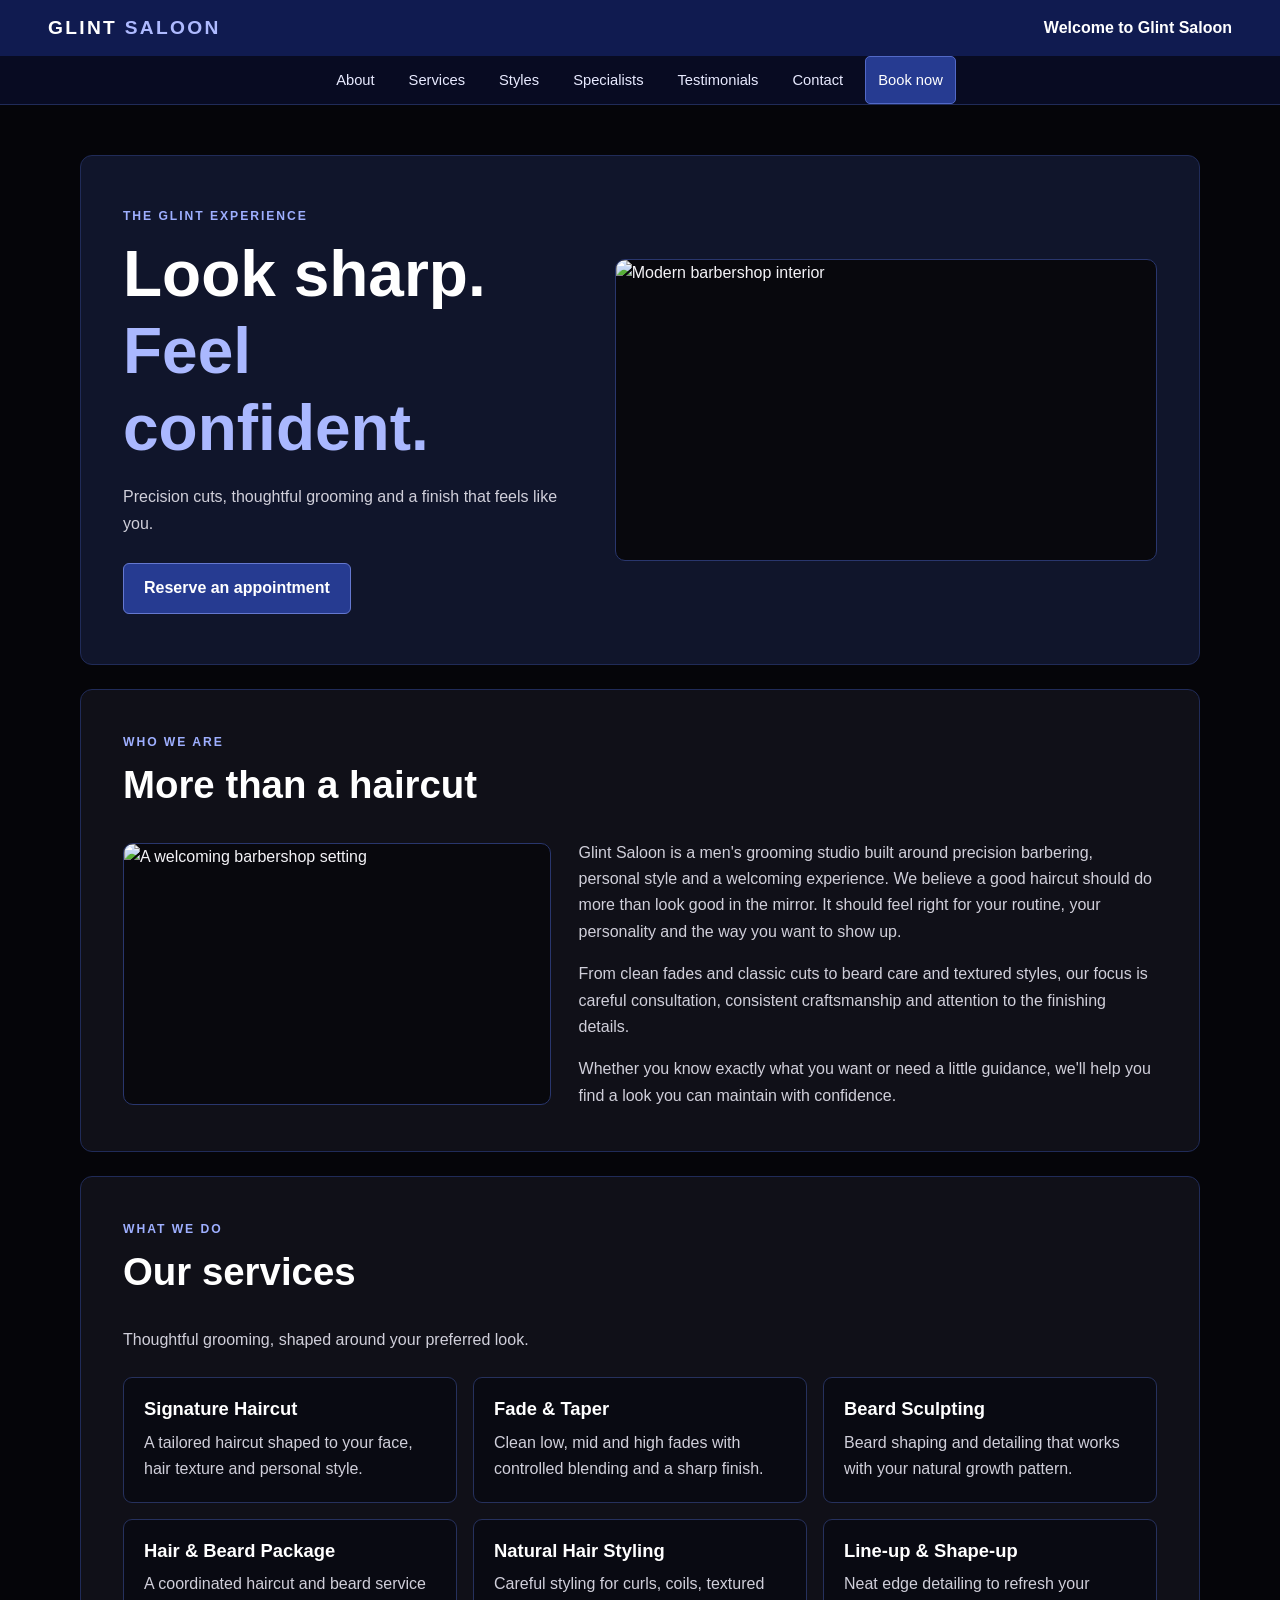
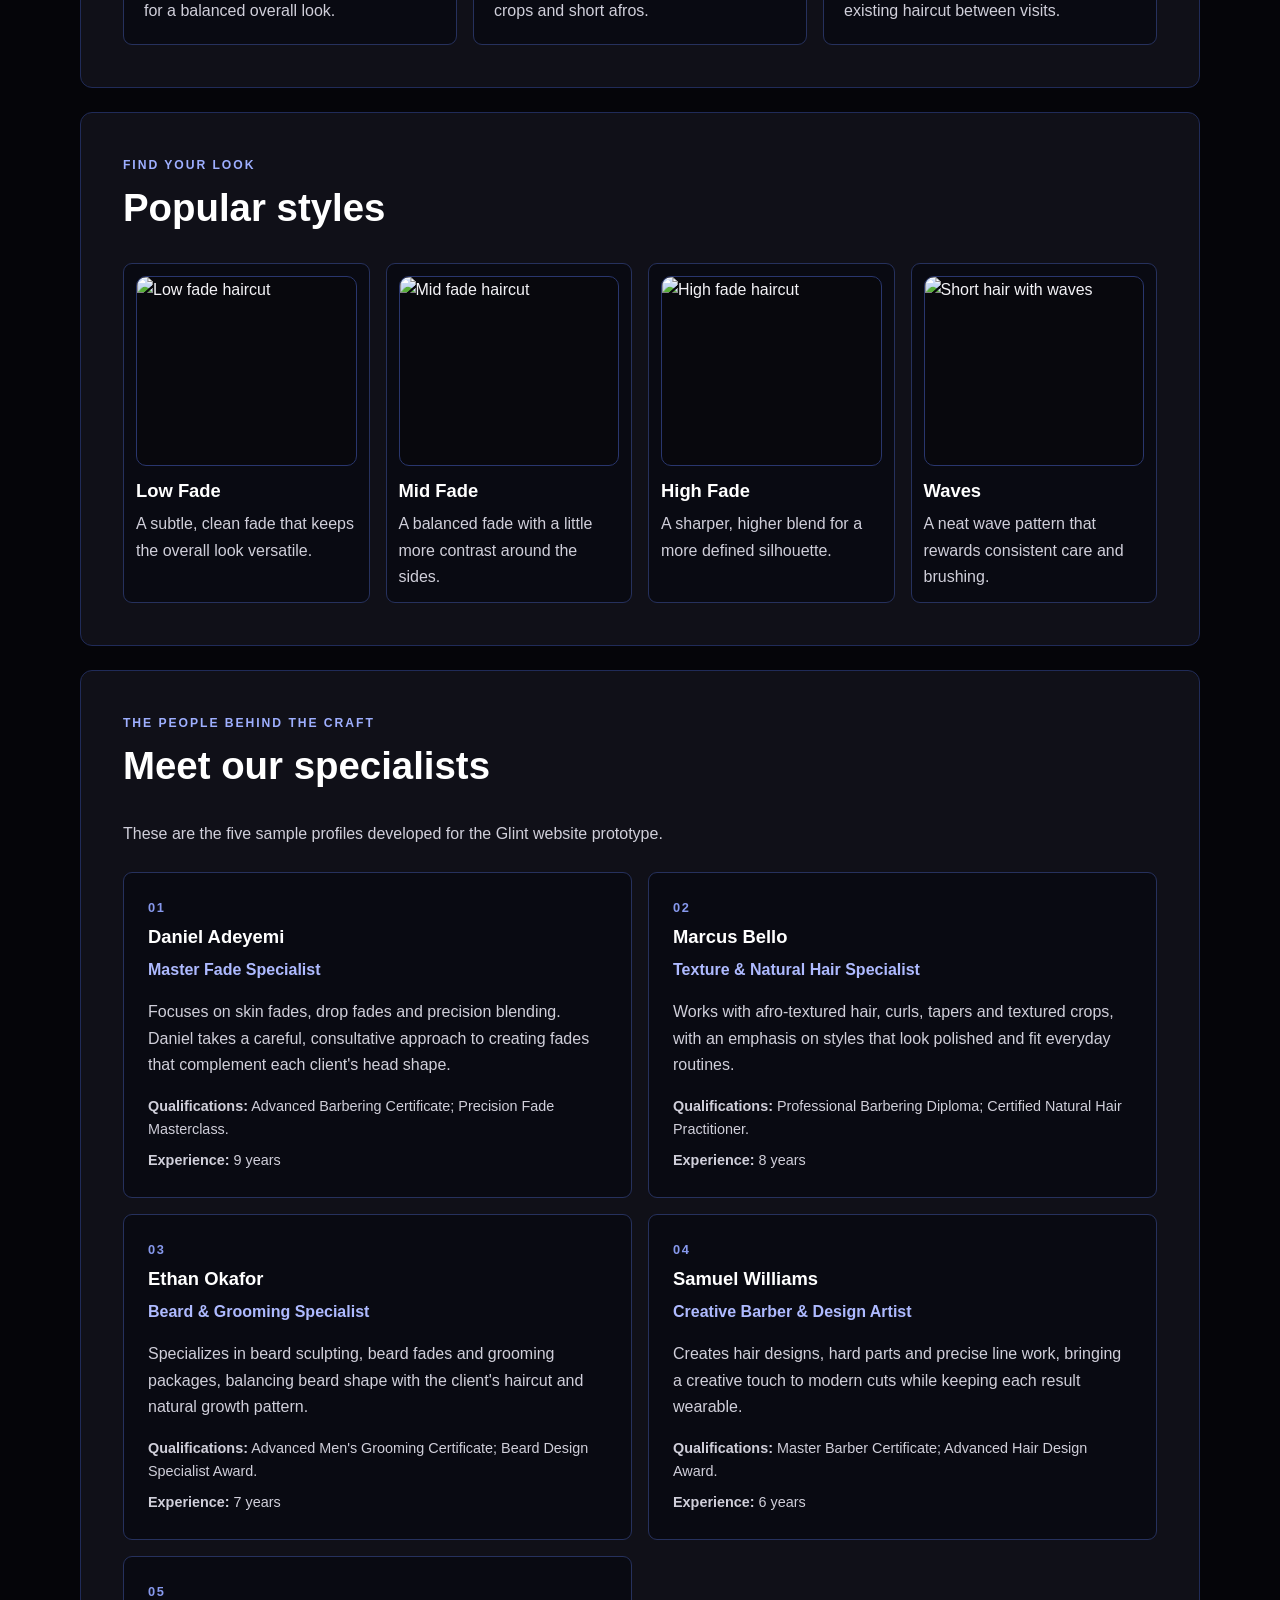
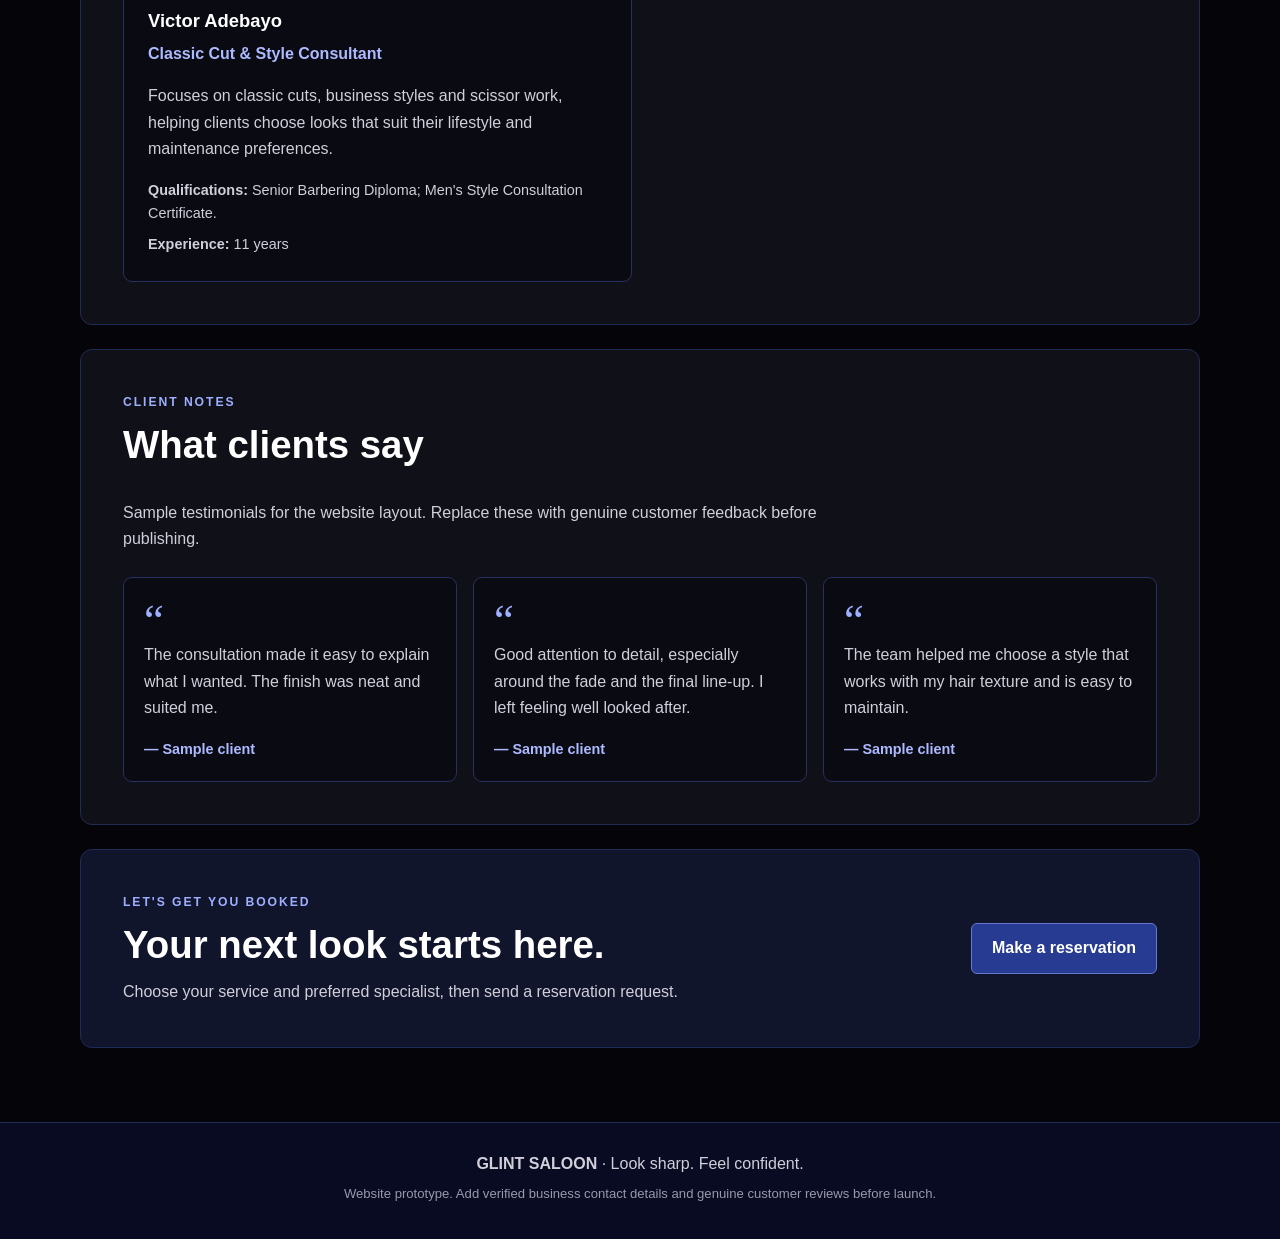
==== index.html @ 5bbe2a23 "Add files via upload" ====
<!DOCTYPE html>
<html lang="en">
<head>
  <meta charset="UTF-8">
  <meta name="viewport" content="width=device-width, initial-scale=1.0">
  <meta name="author" content="Olowookere Fulfilment">
  <meta name="description" content="Glint Saloon offers precision haircuts, fades and men's grooming services.">
  <title>Glint Saloon | Look Sharp. Feel Confident.</title>
  <link rel="stylesheet" href="main.css">
</head>
<body>
  <header class="site-header">
    <div class="welcome-bar">
      <a class="brand" href="index.html">GLINT <span>SALOON</span></a>
      <p class="welcome-text">Welcome to Glint Saloon</p>
    </div>
    <nav class="site-nav" aria-label="Main navigation">
      <ul class="nav-list">
        <li><a href="#about">About</a></li>
        <li><a href="#services">Services</a></li>
        <li><a href="#styles">Styles</a></li>
        <li><a href="#specialists">Specialists</a></li>
        <li><a href="#testimonials">Testimonials</a></li>
        <li><a href="#contact">Contact</a></li>
        <li><a class="nav-book" href="reservation.html">Book now</a></li>
      </ul>
    </nav>
  </header>

  <main>
    <section class="hero-panel page-panel">
      <div class="hero-copy">
        <p class="eyebrow">THE GLINT EXPERIENCE</p>
        <h1>Look sharp.<br><span>Feel confident.</span></h1>
        <p>Precision cuts, thoughtful grooming and a finish that feels like you.</p>
        <a class="button-link" href="reservation.html">Reserve an appointment</a>
      </div>
      <div class="hero-image image-frame">
        <img src="images/banner.jpg" alt="Modern barbershop interior">
      </div>
    </section>

    <section class="content-panel" id="about">
      <div class="section-heading">
        <p class="eyebrow">WHO WE ARE</p>
        <h2>More than a haircut</h2>
      </div>
      <div class="about-layout">
        <div class="about-image image-frame">
          <img src="images/glint-about-background.jpg" alt="A welcoming barbershop setting">
        </div>
        <div class="about-copy">
          <p>Glint Saloon is a men's grooming studio built around precision barbering, personal style and a welcoming experience. We believe a good haircut should do more than look good in the mirror. It should feel right for your routine, your personality and the way you want to show up.</p>
          <p>From clean fades and classic cuts to beard care and textured styles, our focus is careful consultation, consistent craftsmanship and attention to the finishing details.</p>
          <p>Whether you know exactly what you want or need a little guidance, we'll help you find a look you can maintain with confidence.</p>
        </div>
      </div>
    </section>

    <section class="content-panel" id="services">
      <div class="section-heading">
        <p class="eyebrow">WHAT WE DO</p>
        <h2>Our services</h2>
        <p>Thoughtful grooming, shaped around your preferred look.</p>
      </div>
      <div class="card-grid">
        <article class="info-card">
          <h3>Signature Haircut</h3>
          <p>A tailored haircut shaped to your face, hair texture and personal style.</p>
        </article>
        <article class="info-card">
          <h3>Fade & Taper</h3>
          <p>Clean low, mid and high fades with controlled blending and a sharp finish.</p>
        </article>
        <article class="info-card">
          <h3>Beard Sculpting</h3>
          <p>Beard shaping and detailing that works with your natural growth pattern.</p>
        </article>
        <article class="info-card">
          <h3>Hair & Beard Package</h3>
          <p>A coordinated haircut and beard service for a balanced overall look.</p>
        </article>
        <article class="info-card">
          <h3>Natural Hair Styling</h3>
          <p>Careful styling for curls, coils, textured crops and short afros.</p>
        </article>
        <article class="info-card">
          <h3>Line-up & Shape-up</h3>
          <p>Neat edge detailing to refresh your existing haircut between visits.</p>
        </article>
      </div>
    </section>

    <section class="content-panel" id="styles">
      <div class="section-heading">
        <p class="eyebrow">FIND YOUR LOOK</p>
        <h2>Popular styles</h2>
      </div>
      <div class="style-grid">
        <article class="style-card">
          <div class="style-image image-frame"><img src="images/low_fade_haircut_20261005073345.jpg" alt="Low fade haircut"></div>
          <h3>Low Fade</h3><p>A subtle, clean fade that keeps the overall look versatile.</p>
        </article>
        <article class="style-card">
          <div class="style-image image-frame"><img src="images/mid_fade_haircut_20261005073921.jpg" alt="Mid fade haircut"></div>
          <h3>Mid Fade</h3><p>A balanced fade with a little more contrast around the sides.</p>
        </article>
        <article class="style-card">
          <div class="style-image image-frame"><img src="images/high_fade_20261005074259.jpg" alt="High fade haircut"></div>
          <h3>High Fade</h3><p>A sharper, higher blend for a more defined silhouette.</p>
        </article>
        <article class="style-card">
          <div class="style-image image-frame"><img src="images/hair_waves_20261005074731.jpg" alt="Short hair with waves"></div>
          <h3>Waves</h3><p>A neat wave pattern that rewards consistent care and brushing.</p>
        </article>
      </div>
    </section>

    <section class="content-panel" id="specialists">
      <div class="section-heading">
        <p class="eyebrow">THE PEOPLE BEHIND THE CRAFT</p>
        <h2>Meet our specialists</h2>
        <p>These are the five sample profiles developed for the Glint website prototype.</p>
      </div>
      <div class="card-grid specialist-grid">
        <article class="info-card specialist-card">
          <p class="specialist-number">01</p>
          <h3>Daniel Adeyemi</h3>
          <p class="specialist-role">Master Fade Specialist</p>
          <p>Focuses on skin fades, drop fades and precision blending. Daniel takes a careful, consultative approach to creating fades that complement each client's head shape.</p>
          <p class="small-detail"><strong>Qualifications:</strong> Advanced Barbering Certificate; Precision Fade Masterclass.</p>
          <p class="small-detail"><strong>Experience:</strong> 9 years</p>
        </article>
        <article class="info-card specialist-card">
          <p class="specialist-number">02</p>
          <h3>Marcus Bello</h3>
          <p class="specialist-role">Texture & Natural Hair Specialist</p>
          <p>Works with afro-textured hair, curls, tapers and textured crops, with an emphasis on styles that look polished and fit everyday routines.</p>
          <p class="small-detail"><strong>Qualifications:</strong> Professional Barbering Diploma; Certified Natural Hair Practitioner.</p>
          <p class="small-detail"><strong>Experience:</strong> 8 years</p>
        </article>
        <article class="info-card specialist-card">
          <p class="specialist-number">03</p>
          <h3>Ethan Okafor</h3>
          <p class="specialist-role">Beard & Grooming Specialist</p>
          <p>Specializes in beard sculpting, beard fades and grooming packages, balancing beard shape with the client's haircut and natural growth pattern.</p>
          <p class="small-detail"><strong>Qualifications:</strong> Advanced Men's Grooming Certificate; Beard Design Specialist Award.</p>
          <p class="small-detail"><strong>Experience:</strong> 7 years</p>
        </article>
        <article class="info-card specialist-card">
          <p class="specialist-number">04</p>
          <h3>Samuel Williams</h3>
          <p class="specialist-role">Creative Barber & Design Artist</p>
          <p>Creates hair designs, hard parts and precise line work, bringing a creative touch to modern cuts while keeping each result wearable.</p>
          <p class="small-detail"><strong>Qualifications:</strong> Master Barber Certificate; Advanced Hair Design Award.</p>
          <p class="small-detail"><strong>Experience:</strong> 6 years</p>
        </article>
        <article class="info-card specialist-card">
          <p class="specialist-number">05</p>
          <h3>Victor Adebayo</h3>
          <p class="specialist-role">Classic Cut & Style Consultant</p>
          <p>Focuses on classic cuts, business styles and scissor work, helping clients choose looks that suit their lifestyle and maintenance preferences.</p>
          <p class="small-detail"><strong>Qualifications:</strong> Senior Barbering Diploma; Men's Style Consultation Certificate.</p>
          <p class="small-detail"><strong>Experience:</strong> 11 years</p>
        </article>
      </div>
    </section>

    <section class="content-panel" id="testimonials">
      <div class="section-heading">
        <p class="eyebrow">CLIENT NOTES</p>
        <h2>What clients say</h2>
        <p>Sample testimonials for the website layout. Replace these with genuine customer feedback before publishing.</p>
      </div>
      <div class="card-grid testimonial-grid">
        <article class="info-card"><p class="quote-mark">“</p><p>The consultation made it easy to explain what I wanted. The finish was neat and suited me.</p><p class="testimonial-name">— Sample client</p></article>
        <article class="info-card"><p class="quote-mark">“</p><p>Good attention to detail, especially around the fade and the final line-up. I left feeling well looked after.</p><p class="testimonial-name">— Sample client</p></article>
        <article class="info-card"><p class="quote-mark">“</p><p>The team helped me choose a style that works with my hair texture and is easy to maintain.</p><p class="testimonial-name">— Sample client</p></article>
      </div>
    </section>

    <section class="content-panel contact-panel" id="contact">
      <div>
        <p class="eyebrow">LET'S GET YOU BOOKED</p>
        <h2>Your next look starts here.</h2>
        <p>Choose your service and preferred specialist, then send a reservation request.</p>
      </div>
      <a class="button-link" href="reservation.html">Make a reservation</a>
    </section>
  </main>

  <footer class="site-footer">
    <p><strong>GLINT SALOON</strong> · Look sharp. Feel confident.</p>
    <p class="footer-note">Website prototype. Add verified business contact details and genuine customer reviews before launch.</p>
  </footer>
</body>
</html>
---- main.css ----
/* ==================================================
   ELEMENT SELECTORS
   ================================================== */

* {
  box-sizing: border-box;
}

html {
  scroll-behavior: smooth;
  scroll-padding-top: 120px;
}

body {
  margin: 0;
  padding: 0;
  background: #050509;
  color: #f4f3f7;
  font-family: Arial, Helvetica, sans-serif;
  font-size: 1rem;
  line-height: 1.65;
}

h1,
h2,
h3,
p {
  margin-top: 0;
}

h1,
h2,
h3 {
  color: #ffffff;
  line-height: 1.2;
}

h1 {
  font-size: clamp(2.1rem, 5vw, 4.4rem);
}

h2 {
  font-size: clamp(1.7rem, 3vw, 2.5rem);
}

h3 {
  font-size: 1.15rem;
}

p {
  color: #d0cfda;
}

a {
  color: inherit;
  text-decoration: none;
}

img {
  display: block;
  width: 100%;
  max-width: 100%;
  height: auto;
}

ul {
  padding: 0;
  margin: 0;
}

input,
select,
textarea,
button {
  font: inherit;
}

button,
a,
input,
select,
textarea {
  -webkit-tap-highlight-color: transparent;
}

button:focus-visible,
a:focus-visible,
input:focus-visible,
select:focus-visible,
textarea:focus-visible {
  outline: 2px solid #8b9dff;
  outline-offset: 3px;
}

/* ==================================================
   CLASS SELECTORS
   ================================================== */

.site-header {
  position: sticky;
  top: 0;
  z-index: 10;
  width: 100%;
  background: #080b22;
  border-bottom: 1px solid #202b58;
}

.welcome-bar {
  display: flex;
  align-items: center;
  justify-content: space-between;
  gap: 16px;
  padding: 12px clamp(16px, 4vw, 48px);
  background: #101b50;
}

.brand {
  color: #ffffff;
  font-size: 1.2rem;
  font-weight: 800;
  letter-spacing: 0.12em;
}

.brand span {
  color: #aebaff;
}

.welcome-text {
  margin: 0;
  color: #ffffff;
  font-weight: 600;
  text-align: right;
}

.site-nav {
  padding: 0 clamp(12px, 3vw, 40px);
}

.nav-list {
  display: flex;
  flex-wrap: wrap;
  align-items: center;
  justify-content: center;
  gap: 4px 10px;
  list-style: none;
}

.nav-list a {
  display: block;
  padding: 11px 12px;
  color: #e8eaff;
  font-size: 0.92rem;
  border-radius: 5px;
  transition: background-color 160ms ease, color 160ms ease;
}

.nav-list a:hover {
  color: #ffffff;
  background: #1c2b70;
}

.nav-list .nav-book {
  color: #ffffff;
  background: #263b91;
  border: 1px solid #5269c7;
}

main {
  width: min(1180px, 100%);
  margin: 0 auto;
  padding: 26px clamp(12px, 3vw, 30px) 50px;
}

.page-panel,
.content-panel {
  margin: 24px 0;
  padding: clamp(20px, 4vw, 42px);
  overflow: hidden;
  background: #101018;
  border: 1px solid #202b58;
  border-radius: 12px;
}

.hero-panel {
  display: grid;
  grid-template-columns: minmax(0, 0.9fr) minmax(0, 1.1fr);
  align-items: center;
  gap: clamp(20px, 4vw, 48px);
  background: #10152b;
}

.hero-copy {
  padding: 8px 0;
}

.hero-copy h1 {
  margin-bottom: 18px;
}

.hero-copy h1 span {
  color: #aab8ff;
}

.hero-copy > p:not(.eyebrow) {
  max-width: 460px;
  margin-bottom: 26px;
}

.eyebrow {
  margin-bottom: 10px;
  color: #9eafff;
  font-size: 0.76rem;
  font-weight: 800;
  letter-spacing: 0.16em;
}

.image-frame {
  overflow: hidden;
  background: #08080d;
  border: 1px solid #29366d;
  border-radius: 10px;
}

.image-frame img {
  width: 100%;
  height: 100%;
  object-fit: cover;
}

.hero-image {
  min-height: 300px;
  max-height: 430px;
}

.hero-image img {
  min-height: 300px;
  max-height: 430px;
}

.button-link,
.submit-button {
  display: inline-flex;
  align-items: center;
  justify-content: center;
  min-height: 46px;
  padding: 11px 20px;
  color: #ffffff;
  font-weight: 700;
  background: #263b91;
  border: 1px solid #6578d0;
  border-radius: 6px;
  cursor: pointer;
  transition: background-color 160ms ease, transform 160ms ease;
}

.button-link:hover,
.submit-button:hover {
  background: #344eae;
  transform: translateY(-1px);
}

.section-heading {
  margin-bottom: 24px;
}

.section-heading > p:last-child {
  max-width: 720px;
  margin-bottom: 0;
}

.about-layout {
  display: grid;
  grid-template-columns: minmax(0, 0.85fr) minmax(0, 1.15fr);
  align-items: center;
  gap: 28px;
}

.about-image {
  min-height: 260px;
  max-height: 360px;
}

.about-image img {
  min-height: 260px;
  max-height: 360px;
}

.about-copy p:last-child {
  margin-bottom: 0;
}

.card-grid {
  display: grid;
  grid-template-columns: repeat(3, minmax(0, 1fr));
  gap: 16px;
}

.info-card,
.style-card {
  min-width: 0;
  padding: 20px;
  background: #090a12;
  border: 1px solid #26315d;
  border-radius: 9px;
}

.info-card p:last-child,
.style-card p:last-child {
  margin-bottom: 0;
}

.info-card h3,
.style-card h3 {
  margin-bottom: 9px;
}

.style-grid {
  display: grid;
  grid-template-columns: repeat(4, minmax(0, 1fr));
  gap: 16px;
}

.style-card {
  padding: 12px;
}

.style-image {
  height: 190px;
  margin-bottom: 14px;
}

.style-image img {
  height: 100%;
  object-fit: cover;
}

.specialist-grid {
  grid-template-columns: repeat(2, minmax(0, 1fr));
}

.specialist-card {
  position: relative;
  padding: 24px;
}

.specialist-number {
  margin-bottom: 8px;
  color: #8799ed;
  font-size: 0.8rem;
  font-weight: 800;
  letter-spacing: 0.12em;
}

.specialist-role {
  color: #aebaff;
  font-weight: 700;
}

.small-detail {
  margin-bottom: 7px;
  font-size: 0.9rem;
}

.testimonial-grid {
  grid-template-columns: repeat(3, minmax(0, 1fr));
}

.quote-mark {
  margin-bottom: 0;
  color: #9eafff;
  font-family: Georgia, serif;
  font-size: 2.8rem;
  line-height: 1;
}

.testimonial-name {
  margin-top: 16px;
  color: #aebaff;
  font-size: 0.9rem;
  font-weight: 700;
}

.contact-panel {
  display: flex;
  align-items: center;
  justify-content: space-between;
  gap: 24px;
  background: #10152b;
}

.contact-panel h2 {
  margin-bottom: 10px;
}

.contact-panel p:last-child {
  margin-bottom: 0;
}

.site-footer {
  padding: 28px 16px;
  text-align: center;
  background: #080b22;
  border-top: 1px solid #202b58;
}

.site-footer p {
  margin-bottom: 6px;
}

.site-footer a {
  color: #aebaff;
  text-decoration: underline;
}

.footer-note,
.form-note {
  color: #9999aa;
  font-size: 0.82rem;
}

.reservation-main {
  max-width: 900px;
}

.reservation-panel {
  margin-top: 28px;
}

.reservation-panel .section-heading {
  max-width: 680px;
}

.booking-form {
  margin-top: 28px;
}

.form-grid {
  display: grid;
  grid-template-columns: repeat(2, minmax(0, 1fr));
  gap: 18px;
}

.form-field {
  display: flex;
  flex-direction: column;
  min-width: 0;
  gap: 7px;
}

.form-field label {
  color: #f0efff;
  font-size: 0.92rem;
  font-weight: 700;
}

.form-field input,
.form-field select,
.form-field textarea {
  width: 100%;
  min-width: 0;
  padding: 12px 13px;
  color: #f4f3f7;
  background: #080a16;
  border: 1px solid #35416f;
  border-radius: 6px;
}

.form-field input::placeholder,
.form-field textarea::placeholder {
  color: #85869a;
}

.form-field select option {
  color: #ffffff;
  background: #080a16;
}

.form-field textarea {
  resize: vertical;
}

.form-field-wide {
  grid-column: 1 / -1;
}

.submit-button {
  margin-top: 22px;
}

.form-note {
  margin-top: 14px;
  max-width: 650px;
}

/* ==================================================
   ID SELECTORS
   ================================================== */

#about,
#services,
#styles,
#specialists,
#testimonials,
#contact {
  scroll-margin-top: 125px;
}

/* ==================================================
   RESPONSIVE MEDIA QUERIES
   ================================================== */

@media (max-width: 900px) {
  .style-grid {
    grid-template-columns: repeat(2, minmax(0, 1fr));
  }

  .card-grid,
  .testimonial-grid {
    grid-template-columns: repeat(2, minmax(0, 1fr));
  }

  .hero-panel,
  .about-layout {
    grid-template-columns: 1fr;
  }

  .hero-image {
    min-height: 260px;
  }
}

@media (max-width: 600px) {
  html {
    scroll-padding-top: 155px;
  }

  .welcome-bar {
    align-items: flex-start;
    flex-direction: column;
    gap: 3px;
    padding: 11px 16px;
  }

  .welcome-text {
    text-align: left;
    font-size: 0.9rem;
  }

  .site-nav {
    padding: 4px 10px 8px;
  }

  .nav-list {
    justify-content: flex-start;
    gap: 2px 4px;
  }

  .nav-list a {
    padding: 8px 9px;
    font-size: 0.82rem;
  }

  main {
    padding: 12px 12px 32px;
  }

  .page-panel,
  .content-panel {
    margin: 14px 0;
    padding: 20px 16px;
    border-radius: 9px;
  }

  .hero-panel {
    gap: 20px;
  }

  .hero-image,
  .hero-image img {
    min-height: 210px;
    max-height: 280px;
  }

  .style-grid,
  .card-grid,
  .specialist-grid,
  .testimonial-grid,
  .form-grid {
    grid-template-columns: 1fr;
  }

  .style-image {
    height: 220px;
  }

  .contact-panel {
    align-items: flex-start;
    flex-direction: column;
  }

  .form-field-wide {
    grid-column: auto;
  }

  .submit-button,
  .button-link {
    width: 100%;
  }
}

@media (max-width: 360px) {
  body {
    font-size: 0.94rem;
  }

  .brand {
    font-size: 1.05rem;
  }

  .nav-list a {
    padding: 7px;
    font-size: 0.76rem;
  }

  .info-card,
  .specialist-card {
    padding: 16px;
  }
}
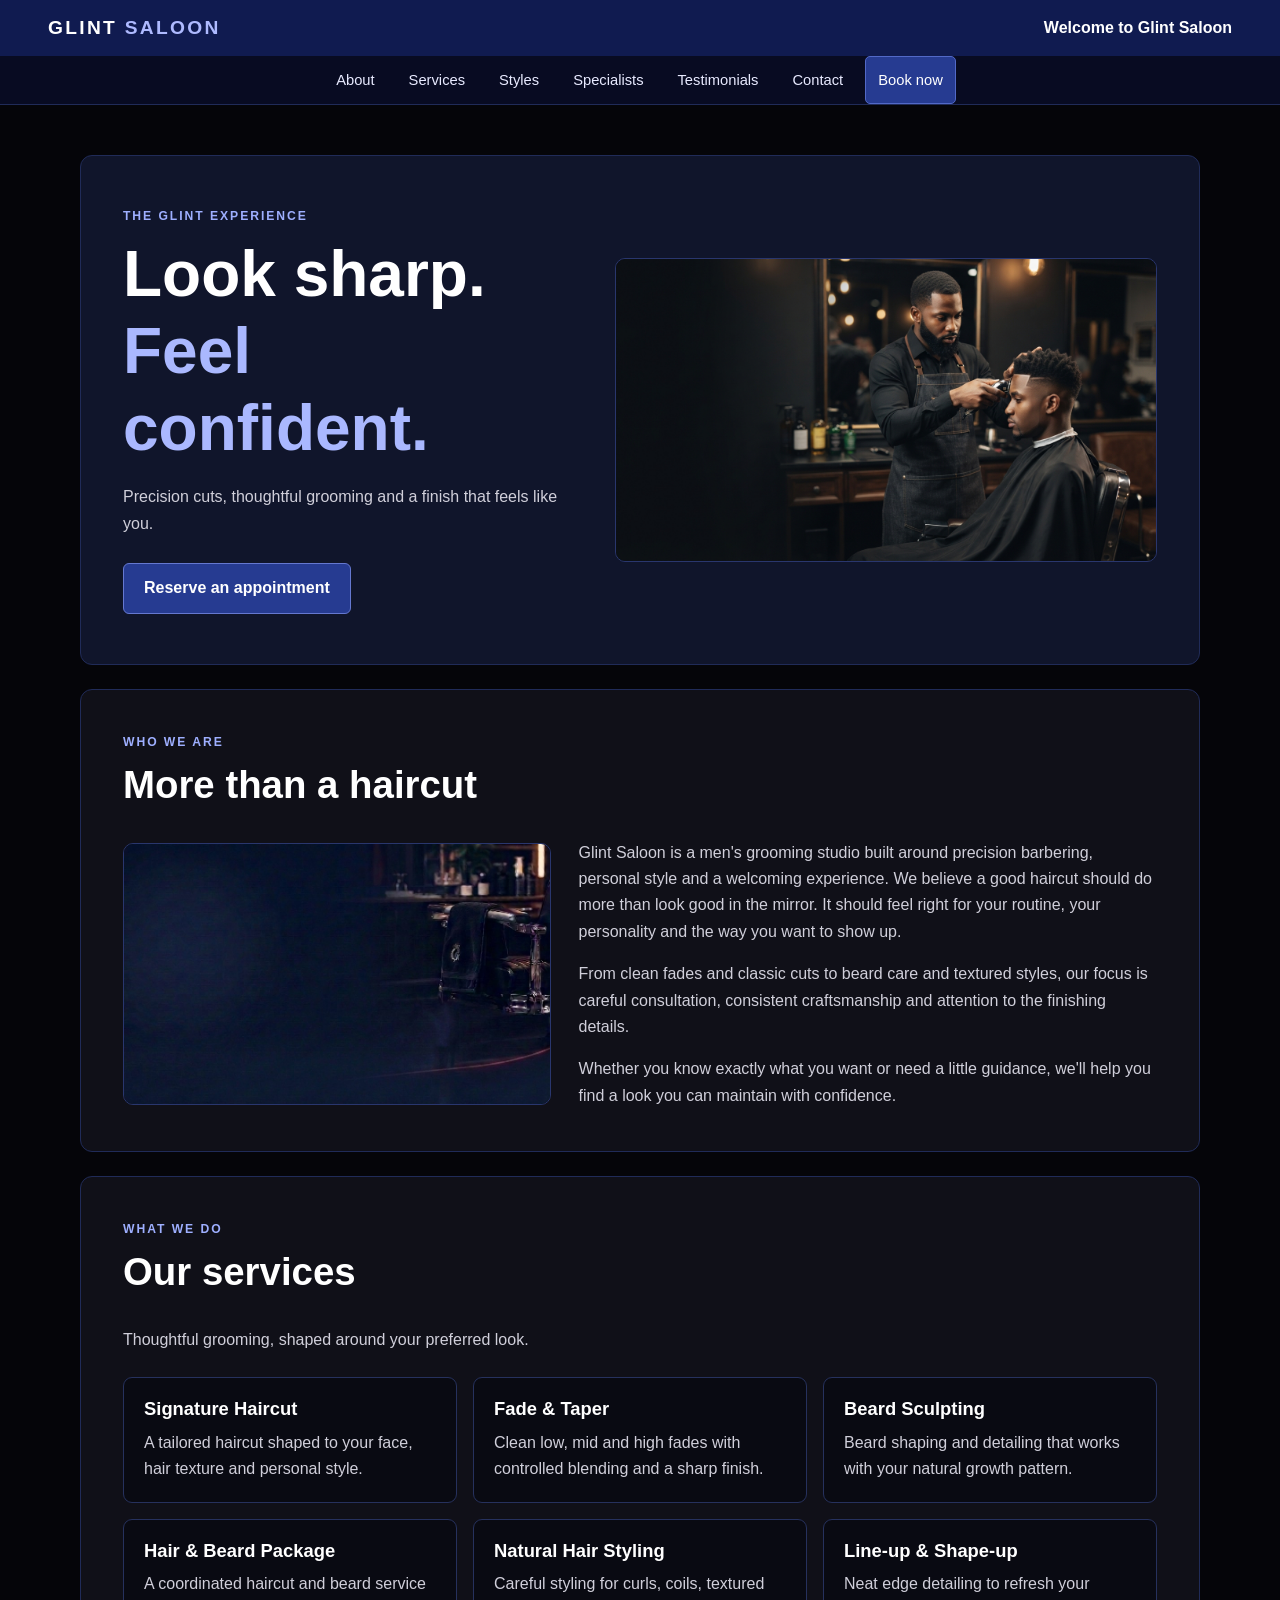
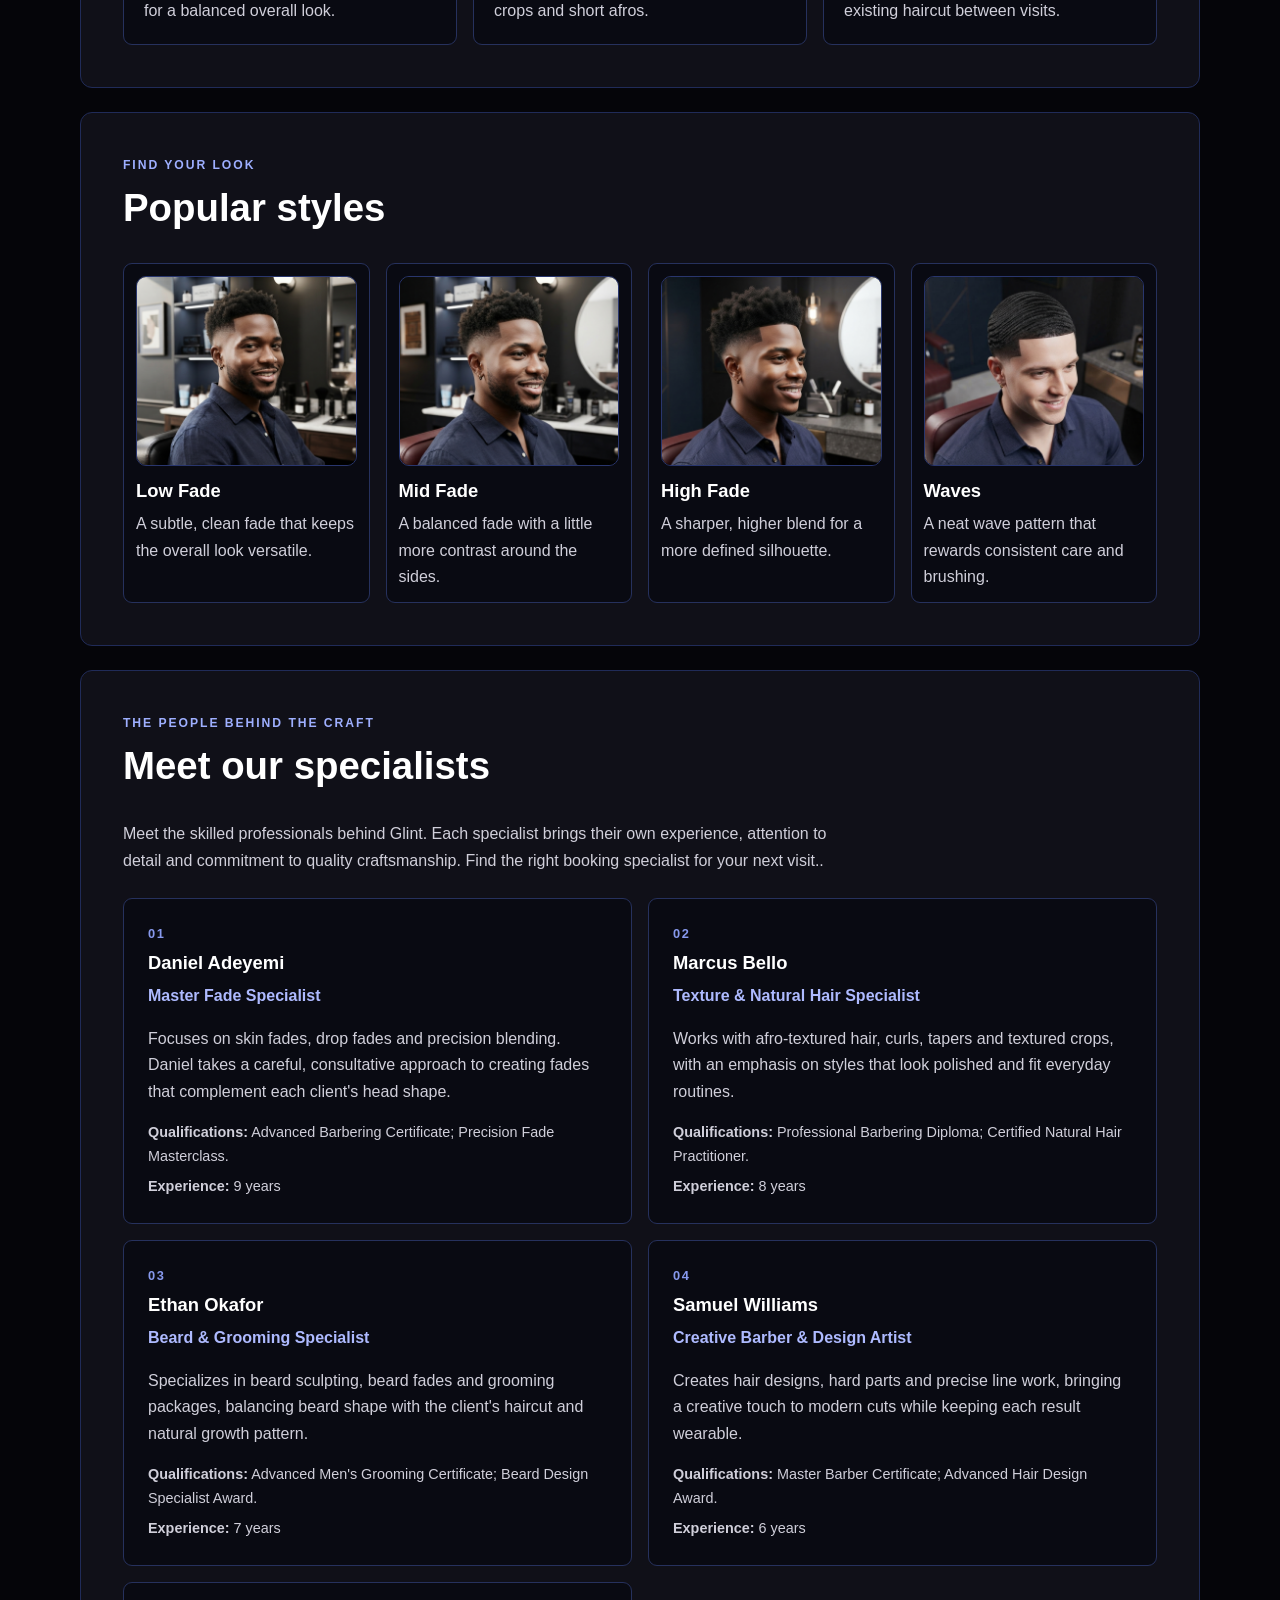
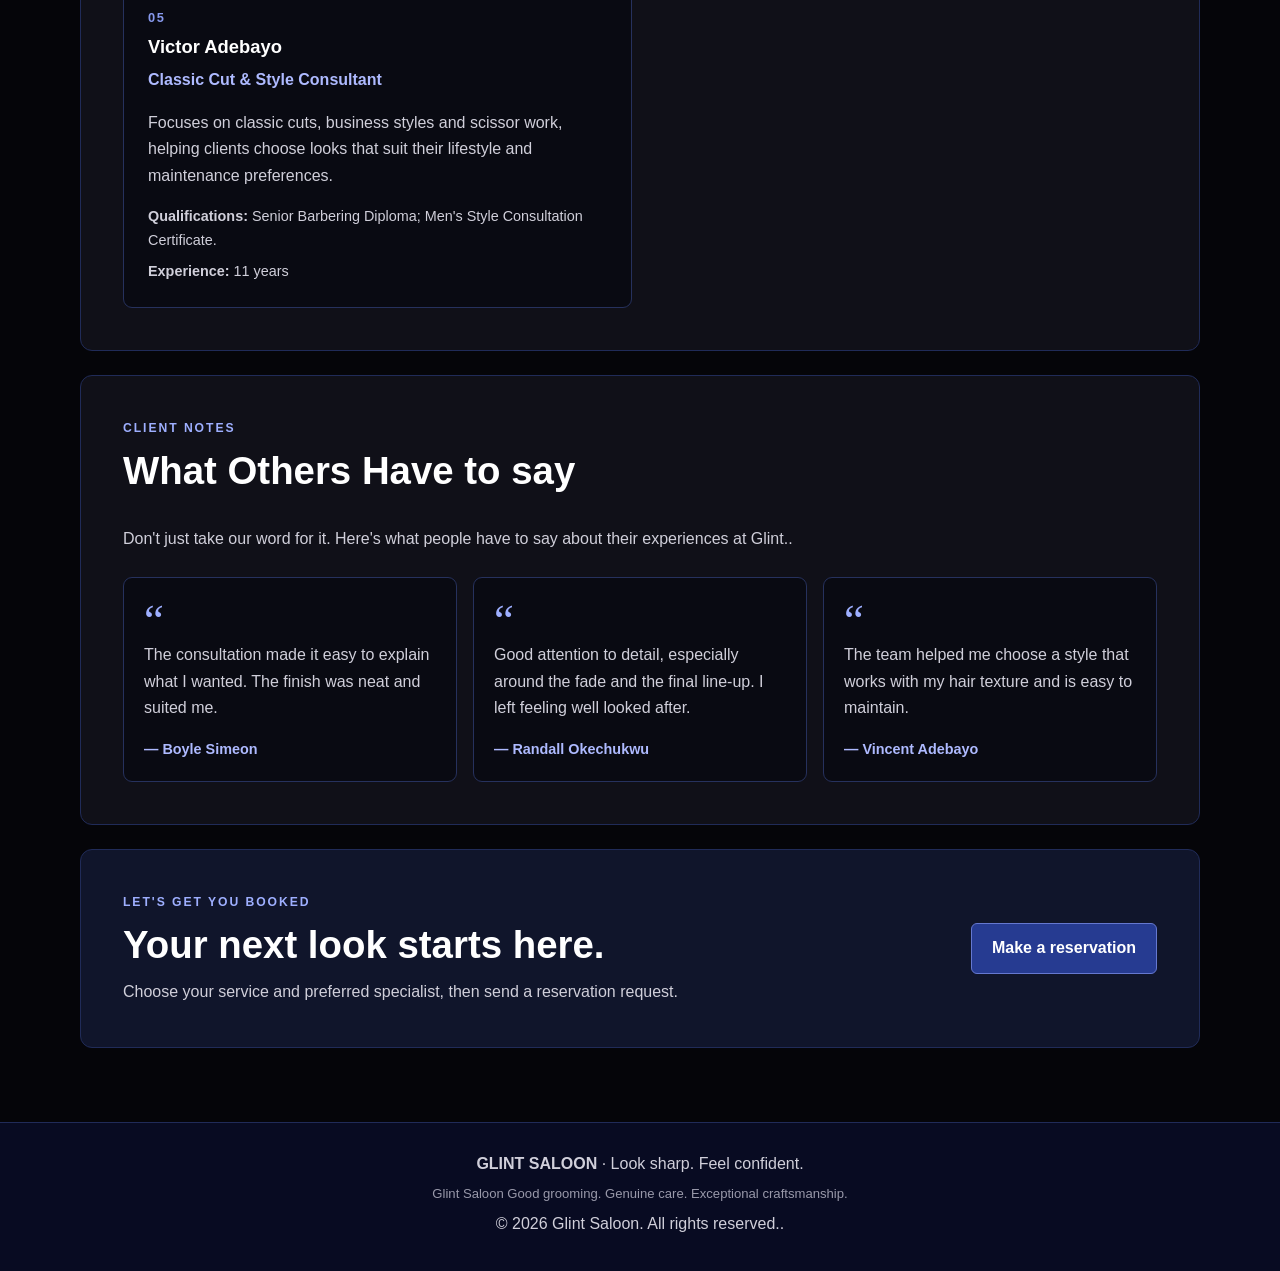
==== commit b98936d4: "Update index.html Replaced place holder text" ====
--- a/index.html
+++ b/index.html
@@ -120,7 +120,7 @@
       <div class="section-heading">
         <p class="eyebrow">THE PEOPLE BEHIND THE CRAFT</p>
         <h2>Meet our specialists</h2>
-        <p>These are the five sample profiles developed for the Glint website prototype.</p>
+        <p>Meet the skilled professionals behind Glint. Each specialist brings their own experience, attention to detail and commitment to quality craftsmanship. Find the right booking specialist for your next visit..</p>
       </div>
       <div class="card-grid specialist-grid">
         <article class="info-card specialist-card">
@@ -169,13 +169,14 @@
     <section class="content-panel" id="testimonials">
       <div class="section-heading">
         <p class="eyebrow">CLIENT NOTES</p>
-        <h2>What clients say</h2>
-        <p>Sample testimonials for the website layout. Replace these with genuine customer feedback before publishing.</p>
+        <h2>What Others Have to say</h2>
+        <p>
+Don't just take our word for it. Here's what people have to say about their experiences at Glint..</p>
       </div>
       <div class="card-grid testimonial-grid">
-        <article class="info-card"><p class="quote-mark">“</p><p>The consultation made it easy to explain what I wanted. The finish was neat and suited me.</p><p class="testimonial-name">— Sample client</p></article>
-        <article class="info-card"><p class="quote-mark">“</p><p>Good attention to detail, especially around the fade and the final line-up. I left feeling well looked after.</p><p class="testimonial-name">— Sample client</p></article>
-        <article class="info-card"><p class="quote-mark">“</p><p>The team helped me choose a style that works with my hair texture and is easy to maintain.</p><p class="testimonial-name">— Sample client</p></article>
+        <article class="info-card"><p class="quote-mark">“</p><p>The consultation made it easy to explain what I wanted. The finish was neat and suited me.</p><p class="testimonial-name">— Boyle Simeon</p></article>
+        <article class="info-card"><p class="quote-mark">“</p><p>Good attention to detail, especially around the fade and the final line-up. I left feeling well looked after.</p><p class="testimonial-name">— Randall Okechukwu</p></article>
+        <article class="info-card"><p class="quote-mark">“</p><p>The team helped me choose a style that works with my hair texture and is easy to maintain.</p><p class="testimonial-name">— Vincent Adebayo</p></article>
       </div>
     </section>
 
@@ -191,7 +192,11 @@
 
   <footer class="site-footer">
     <p><strong>GLINT SALOON</strong> · Look sharp. Feel confident.</p>
-    <p class="footer-note">Website prototype. Add verified business contact details and genuine customer reviews before launch.</p>
+    <p class="footer-note">Glint Saloon
+
+Good grooming. Genuine care. Exceptional craftsmanship. </p>
+
+<p>© 2026 Glint Saloon. All rights reserved..</p>
   </footer>
 </body>
 </html>
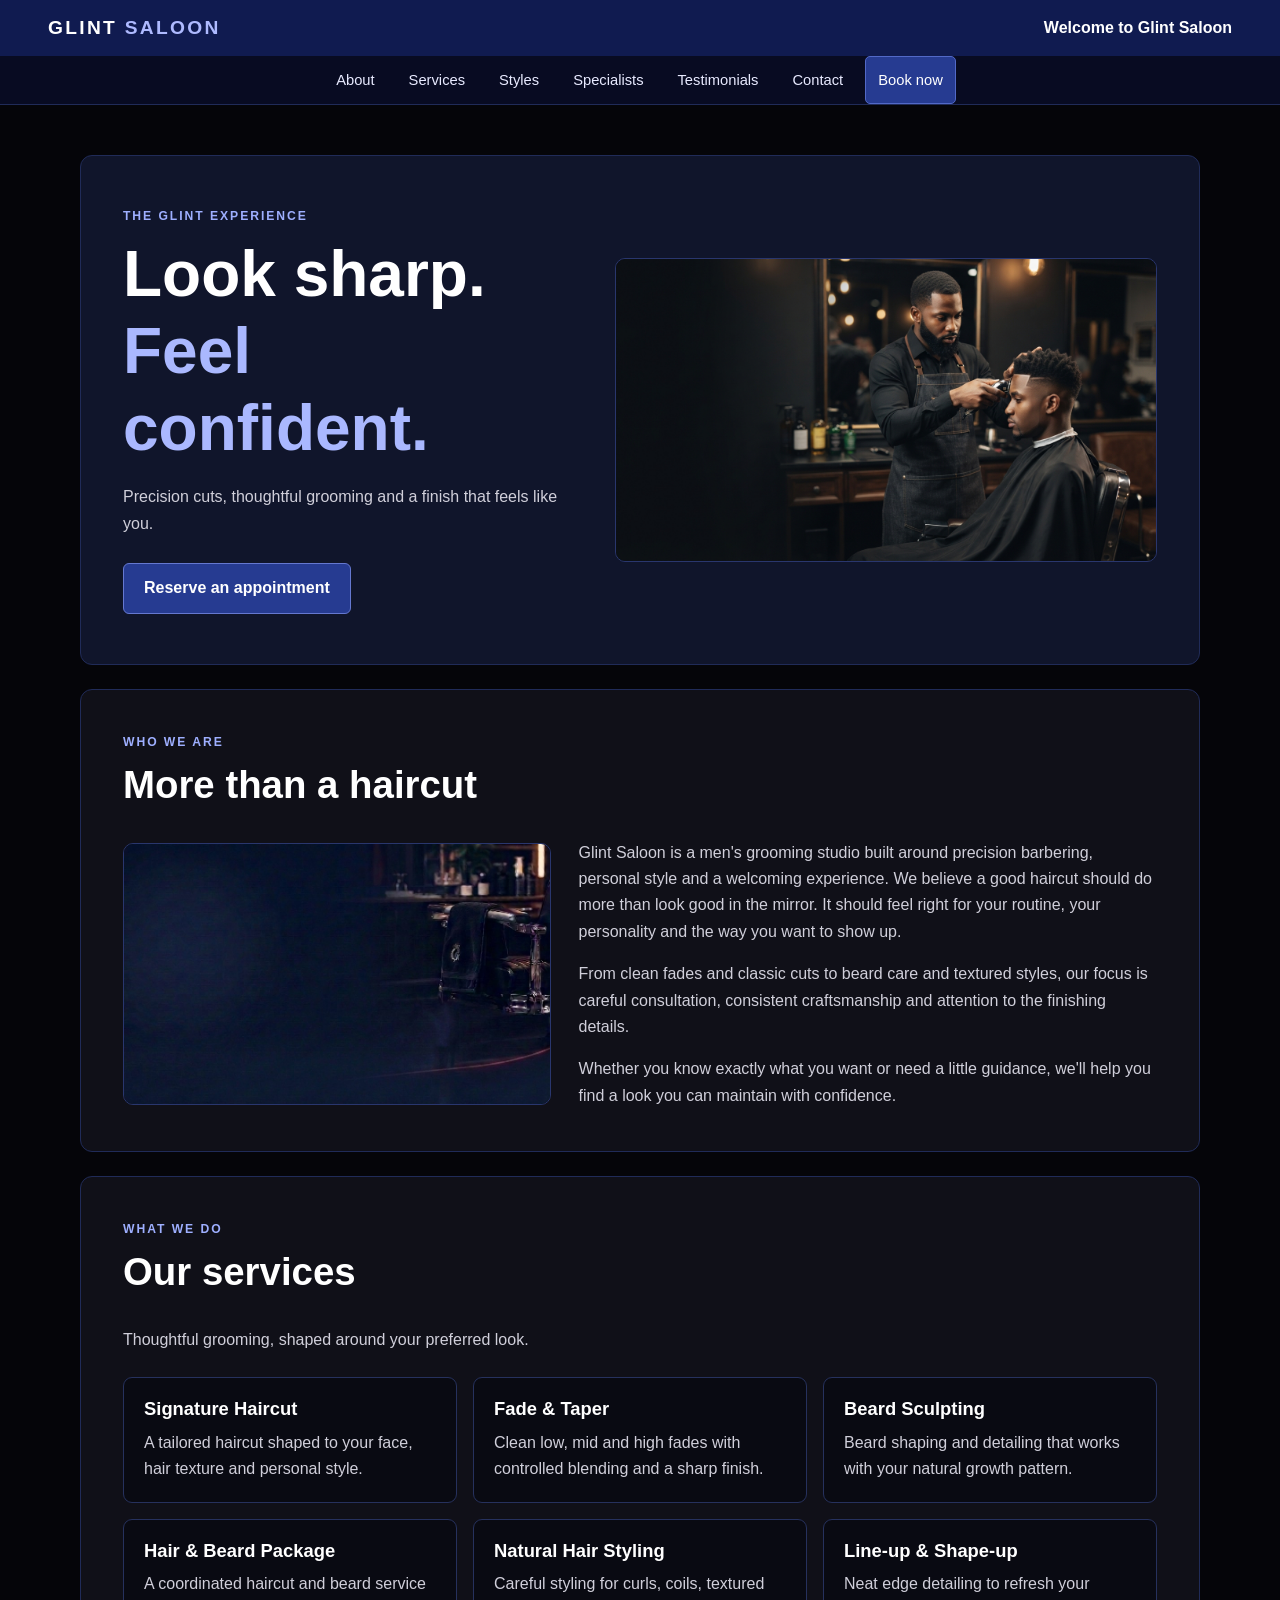
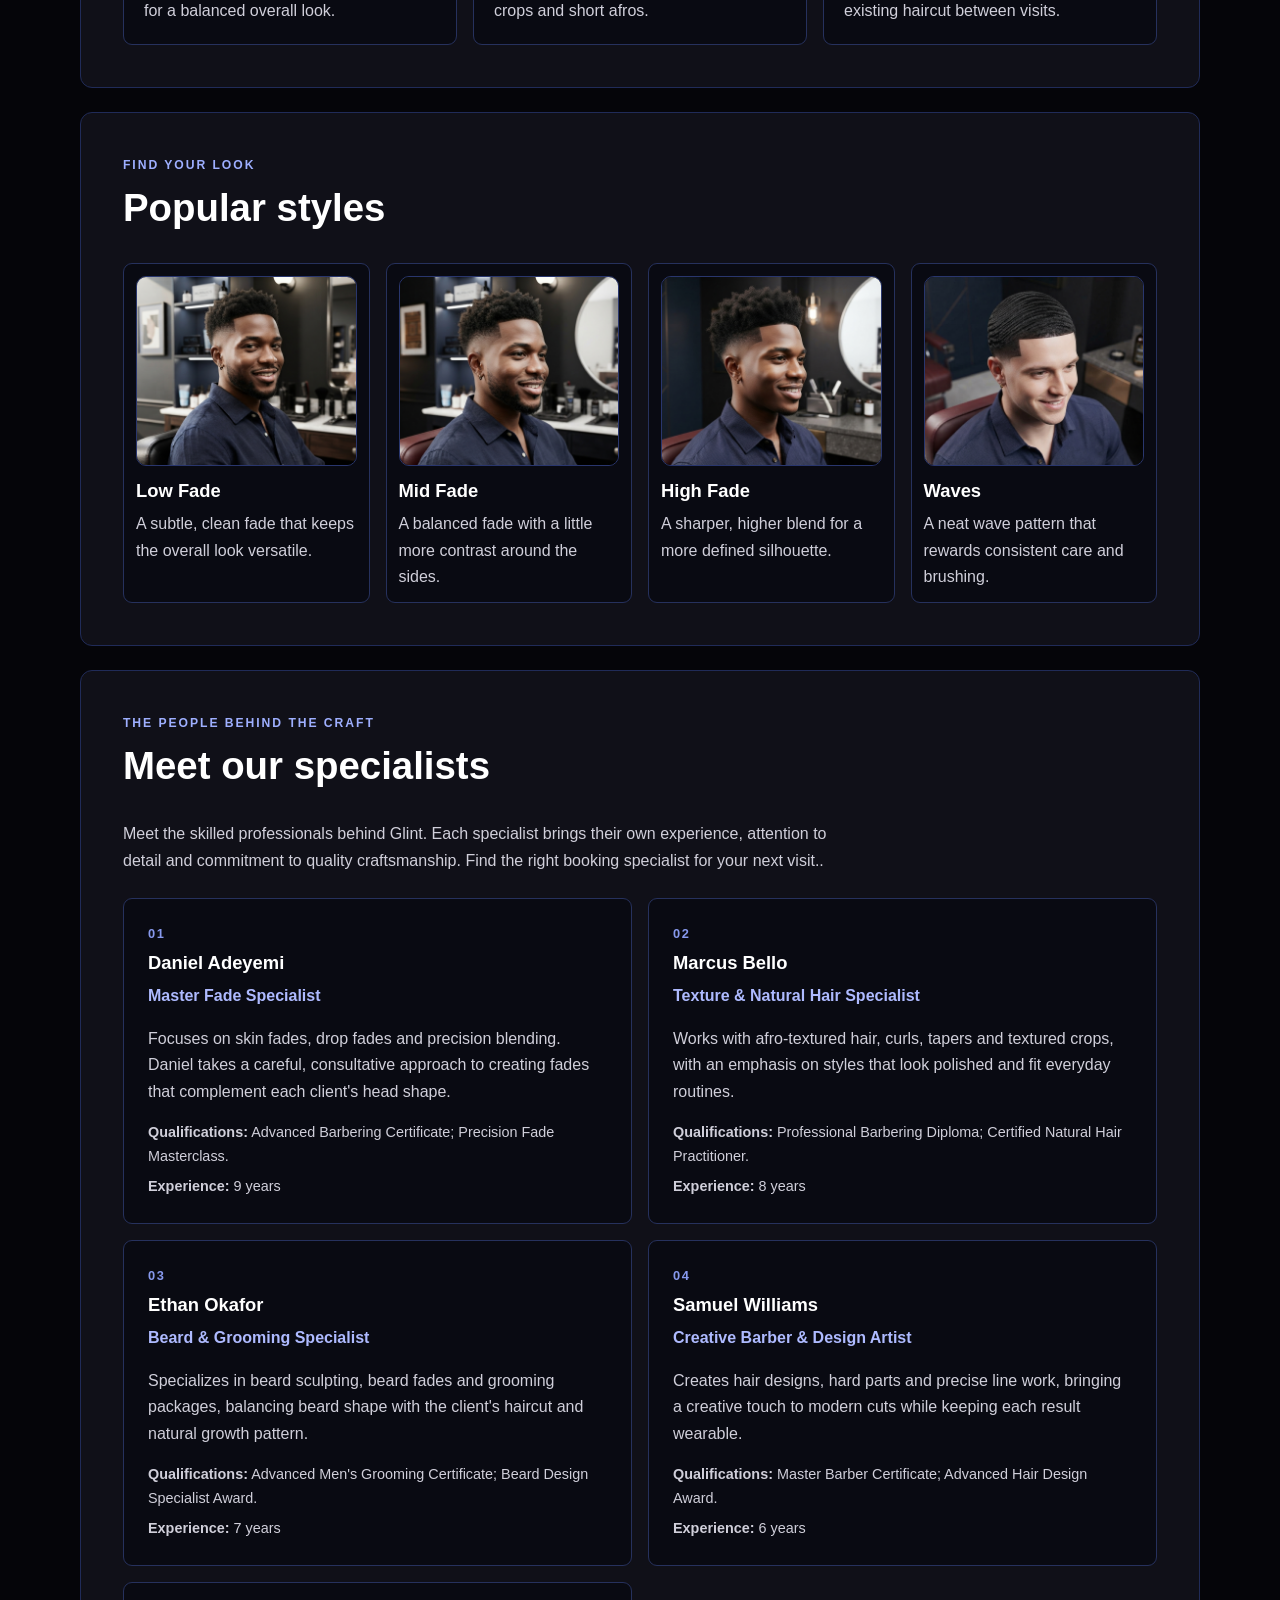
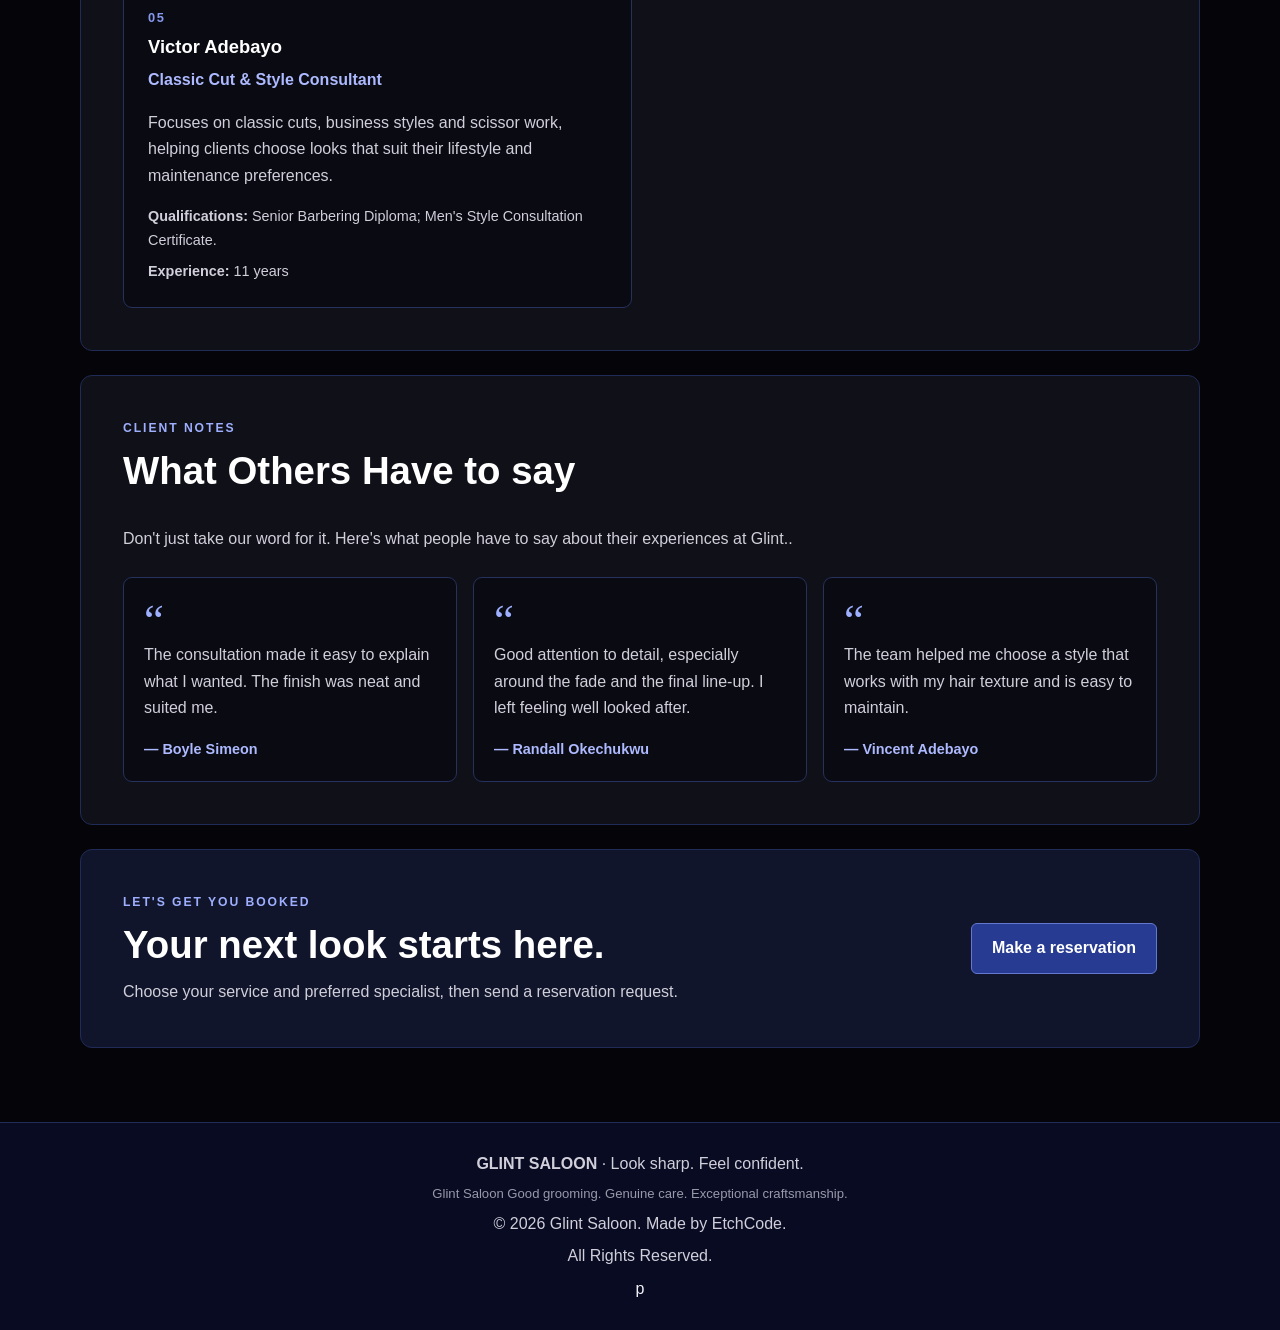
==== commit d1bb89b0: "Update index.html Copy right edits" ====
--- a/index.html
+++ b/index.html
@@ -196,7 +196,8 @@
 
 Good grooming. Genuine care. Exceptional craftsmanship. </p>
 
-<p>© 2026 Glint Saloon. All rights reserved..</p>
+<p>© 2026 Glint Saloon. Made by EtchCode.</p>
+    <p>All Rights Reserved.</p>p
   </footer>
 </body>
 </html>
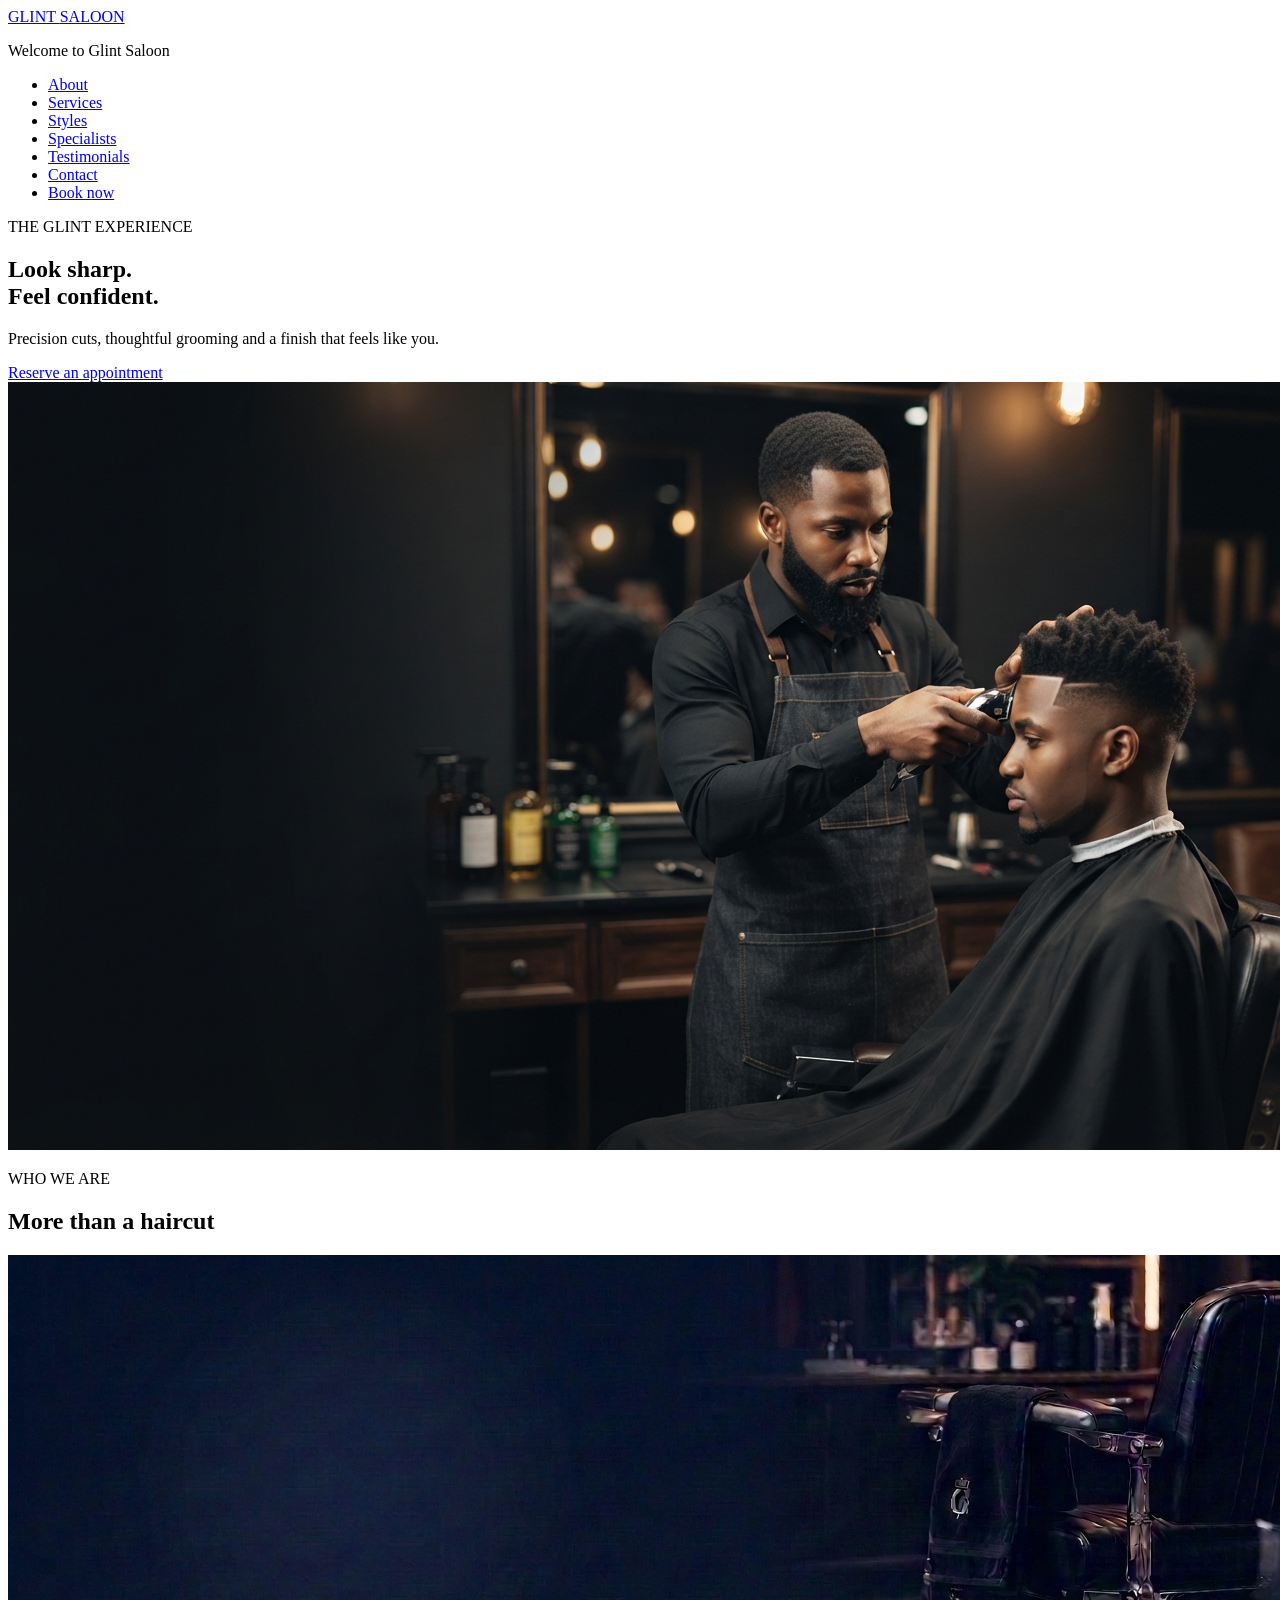
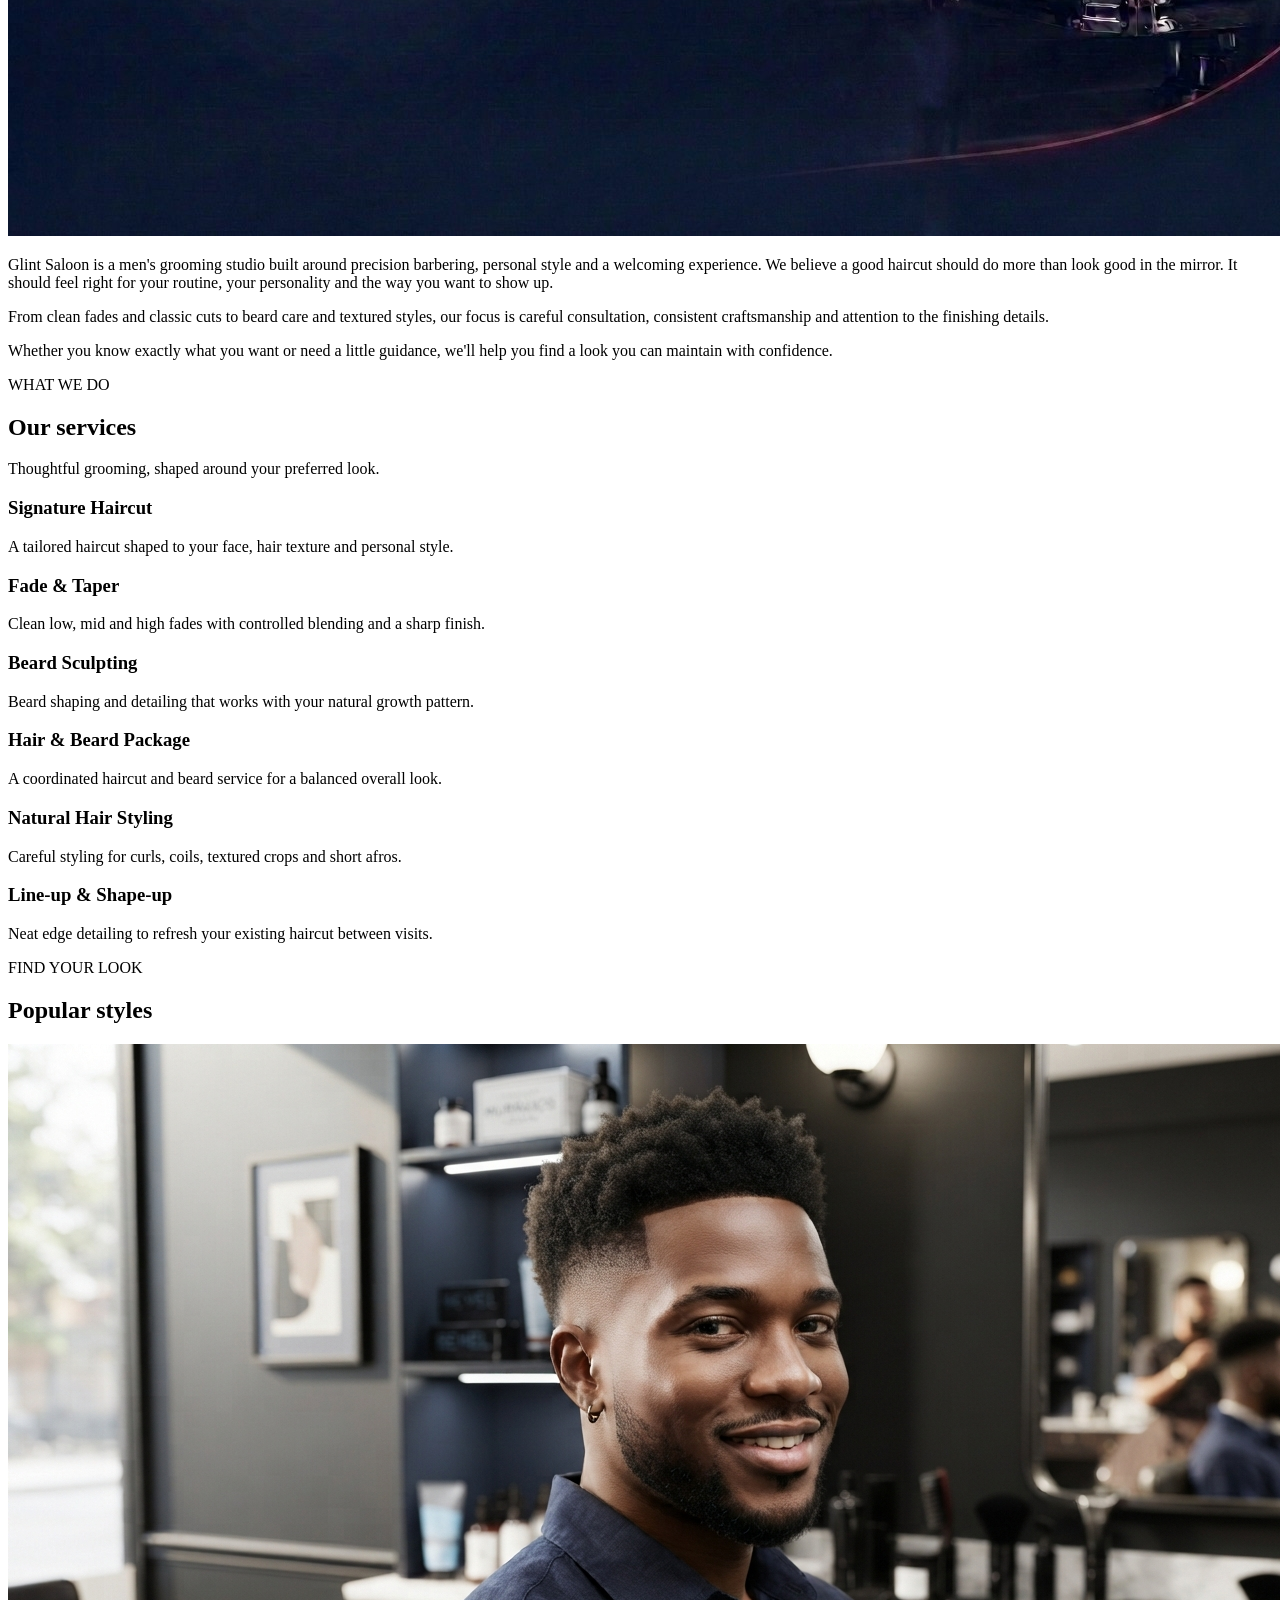
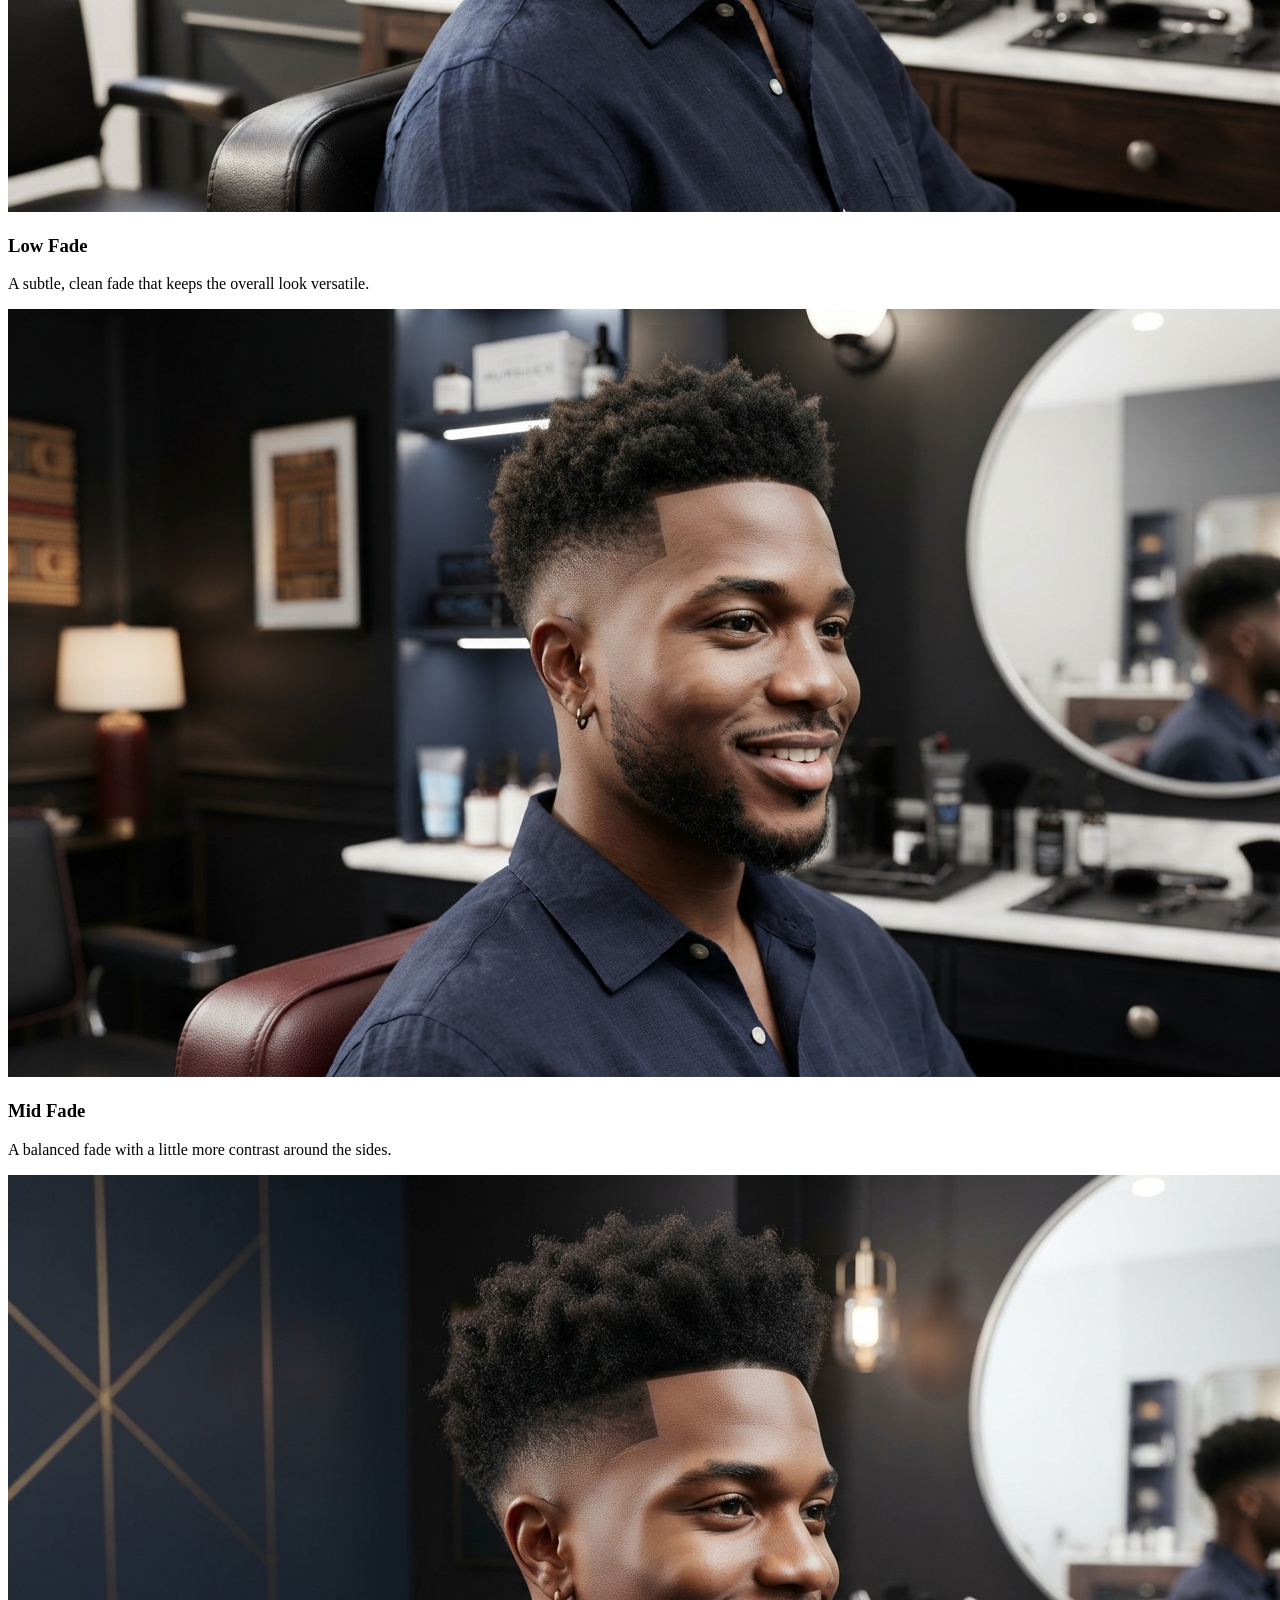
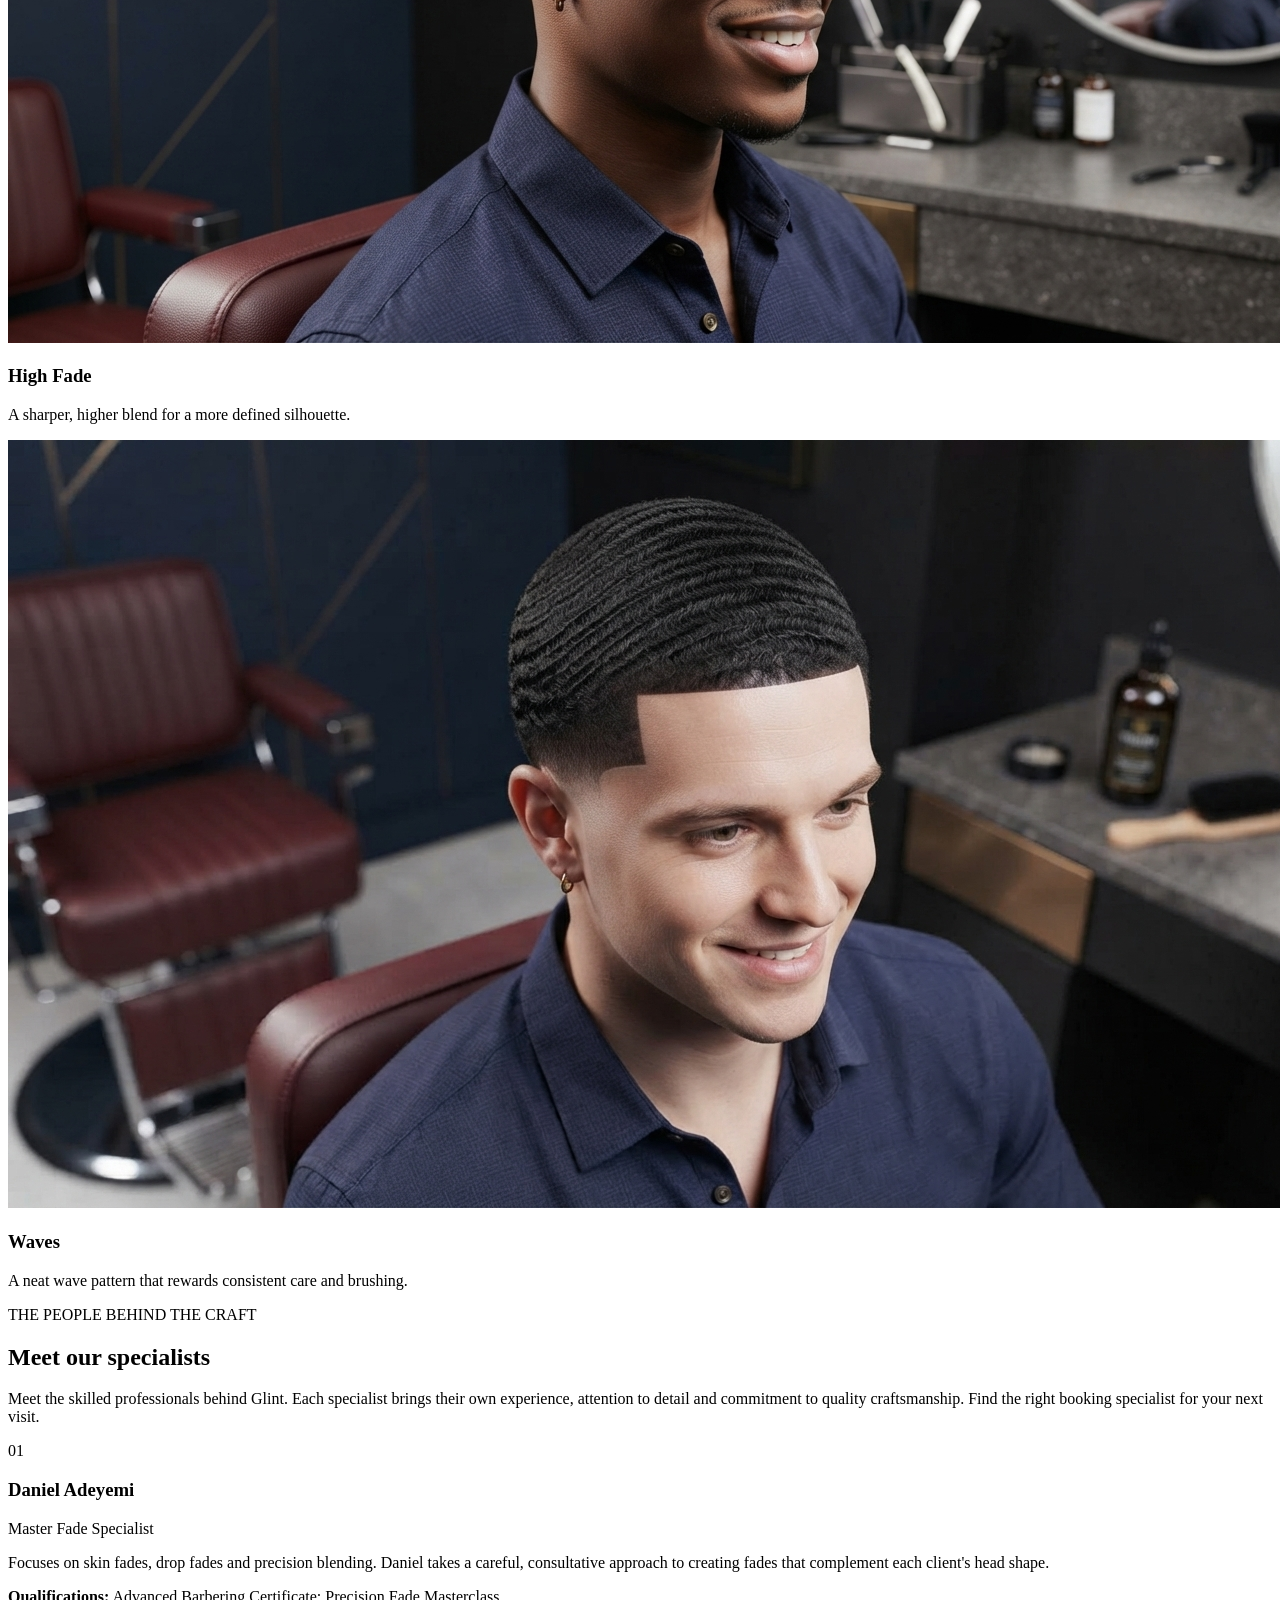
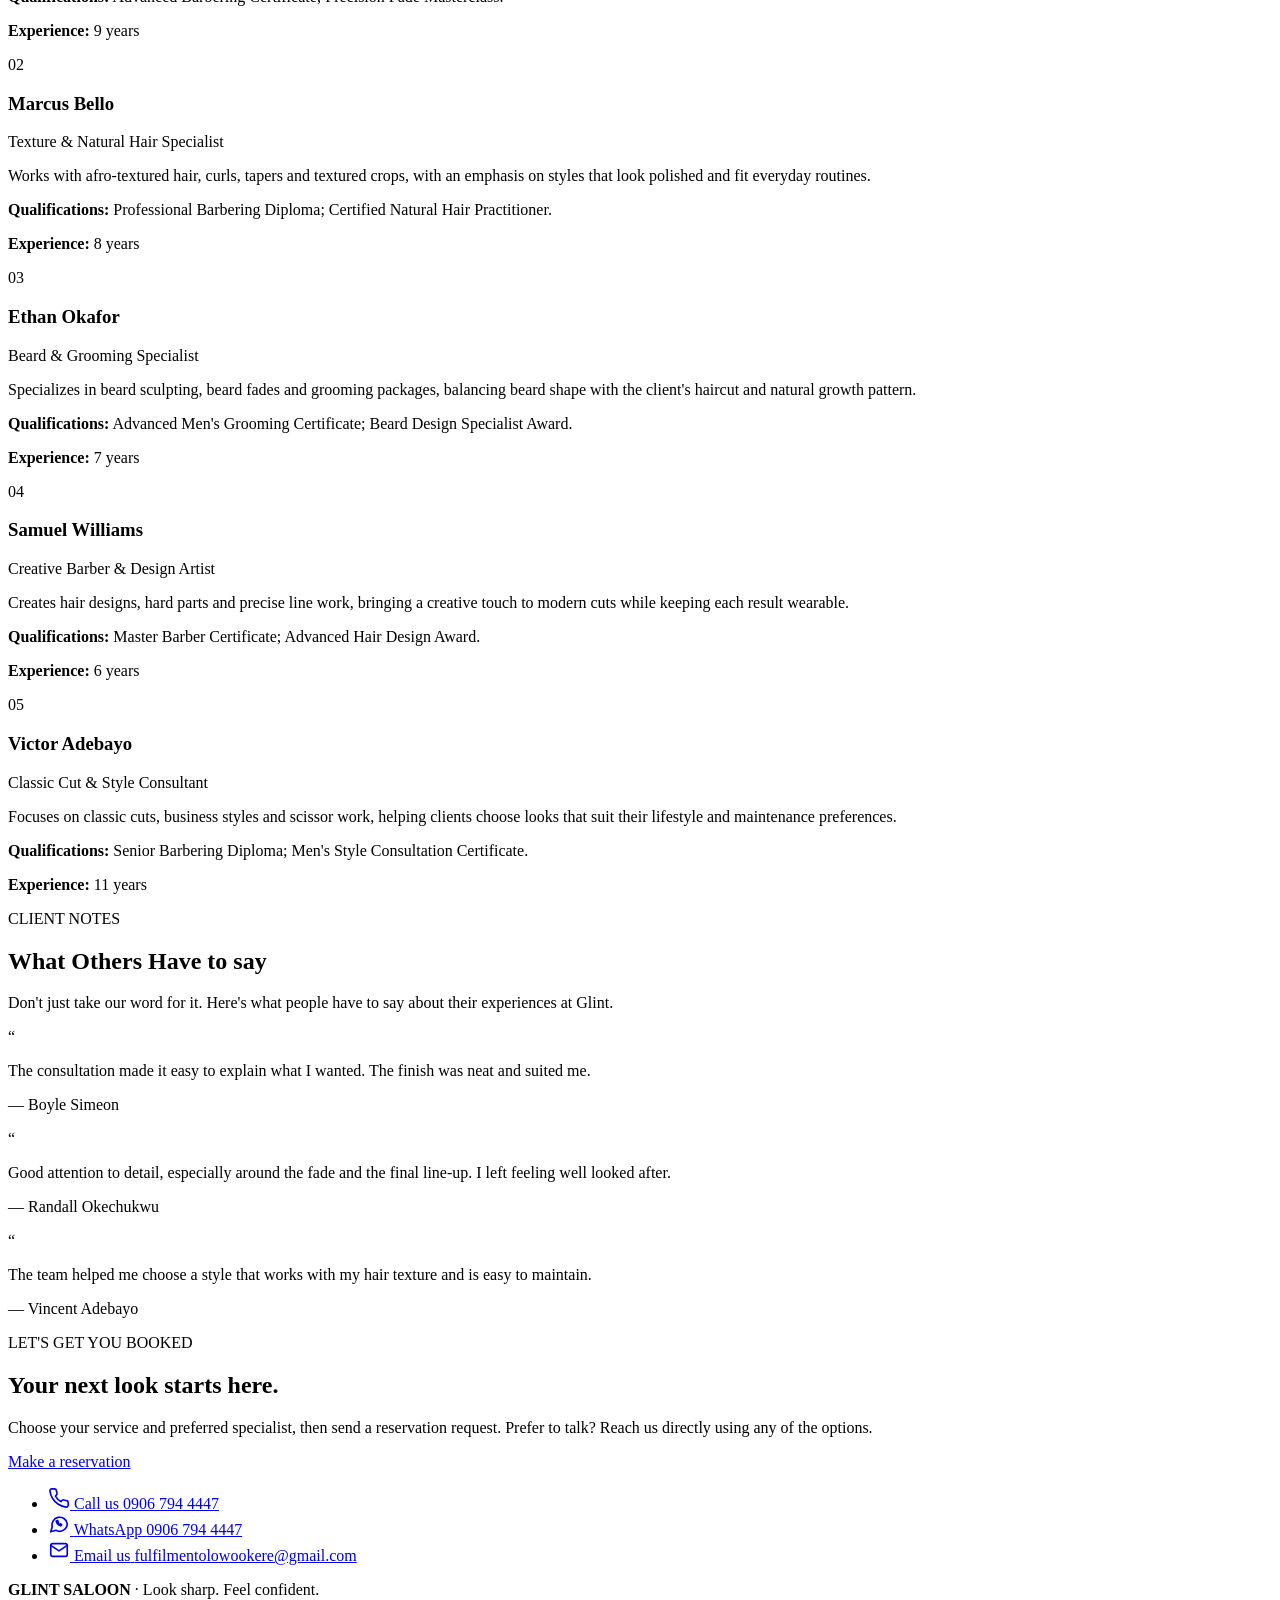
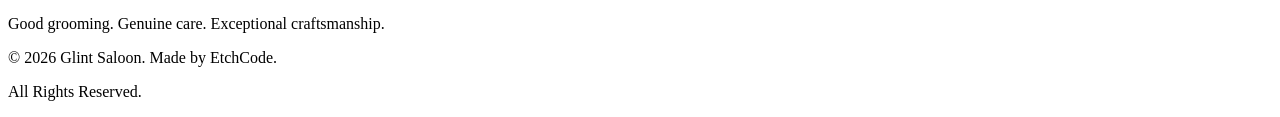
==== commit 4df28f62: "Update index.html Added animations" ====
--- a/index.html
+++ b/index.html
@@ -6,12 +6,12 @@
   <meta name="author" content="Olowookere Fulfilment">
   <meta name="description" content="Glint Saloon offers precision haircuts, fades and men's grooming services.">
   <title>Glint Saloon | Look Sharp. Feel Confident.</title>
-  <link rel="stylesheet" href="main.css">
+  <link rel="stylesheet" href="main-by-claude.css">
 </head>
 <body>
   <header class="site-header">
     <div class="welcome-bar">
-      <a class="brand" href="index.html">GLINT <span>SALOON</span></a>
+      <a class="brand" href="index-by-claude.html">GLINT <span>SALOON</span></a>
       <p class="welcome-text">Welcome to Glint Saloon</p>
     </div>
     <nav class="site-nav" aria-label="Main navigation">
@@ -22,7 +22,7 @@
         <li><a href="#specialists">Specialists</a></li>
         <li><a href="#testimonials">Testimonials</a></li>
         <li><a href="#contact">Contact</a></li>
-        <li><a class="nav-book" href="reservation.html">Book now</a></li>
+        <li><a class="nav-book" href="reservation-by-claude.html">Book now</a></li>
       </ul>
     </nav>
   </header>
@@ -33,7 +33,7 @@
         <p class="eyebrow">THE GLINT EXPERIENCE</p>
         <h1>Look sharp.<br><span>Feel confident.</span></h1>
         <p>Precision cuts, thoughtful grooming and a finish that feels like you.</p>
-        <a class="button-link" href="reservation.html">Reserve an appointment</a>
+        <a class="button-link" href="reservation-by-claude.html">Reserve an appointment</a>
       </div>
       <div class="hero-image image-frame">
         <img src="images/banner.jpg" alt="Modern barbershop interior">
@@ -47,7 +47,7 @@
       </div>
       <div class="about-layout">
         <div class="about-image image-frame">
-          <img src="images/glint-about-background.jpg" alt="A welcoming barbershop setting">
+          <img loading="lazy" src="images/glint-about-background.jpg" alt="A welcoming barbershop setting">
         </div>
         <div class="about-copy">
           <p>Glint Saloon is a men's grooming studio built around precision barbering, personal style and a welcoming experience. We believe a good haircut should do more than look good in the mirror. It should feel right for your routine, your personality and the way you want to show up.</p>
@@ -98,19 +98,19 @@
       </div>
       <div class="style-grid">
         <article class="style-card">
-          <div class="style-image image-frame"><img src="images/low_fade_haircut_20261005073345.jpg" alt="Low fade haircut"></div>
+          <div class="style-image image-frame"><img loading="lazy" src="images/low_fade_haircut_20261005073345.jpg" alt="Low fade haircut"></div>
           <h3>Low Fade</h3><p>A subtle, clean fade that keeps the overall look versatile.</p>
         </article>
         <article class="style-card">
-          <div class="style-image image-frame"><img src="images/mid_fade_haircut_20261005073921.jpg" alt="Mid fade haircut"></div>
+          <div class="style-image image-frame"><img loading="lazy" src="images/mid_fade_haircut_20261005073921.jpg" alt="Mid fade haircut"></div>
           <h3>Mid Fade</h3><p>A balanced fade with a little more contrast around the sides.</p>
         </article>
         <article class="style-card">
-          <div class="style-image image-frame"><img src="images/high_fade_20261005074259.jpg" alt="High fade haircut"></div>
+          <div class="style-image image-frame"><img loading="lazy" src="images/high_fade_20261005074259.jpg" alt="High fade haircut"></div>
           <h3>High Fade</h3><p>A sharper, higher blend for a more defined silhouette.</p>
         </article>
         <article class="style-card">
-          <div class="style-image image-frame"><img src="images/hair_waves_20261005074731.jpg" alt="Short hair with waves"></div>
+          <div class="style-image image-frame"><img loading="lazy" src="images/hair_waves_20261005074731.jpg" alt="Short hair with waves"></div>
           <h3>Waves</h3><p>A neat wave pattern that rewards consistent care and brushing.</p>
         </article>
       </div>
@@ -120,7 +120,7 @@
       <div class="section-heading">
         <p class="eyebrow">THE PEOPLE BEHIND THE CRAFT</p>
         <h2>Meet our specialists</h2>
-        <p>Meet the skilled professionals behind Glint. Each specialist brings their own experience, attention to detail and commitment to quality craftsmanship. Find the right booking specialist for your next visit..</p>
+        <p>Meet the skilled professionals behind Glint. Each specialist brings their own experience, attention to detail and commitment to quality craftsmanship. Find the right booking specialist for your next visit.</p>
       </div>
       <div class="card-grid specialist-grid">
         <article class="info-card specialist-card">
@@ -170,8 +170,7 @@
       <div class="section-heading">
         <p class="eyebrow">CLIENT NOTES</p>
         <h2>What Others Have to say</h2>
-        <p>
-Don't just take our word for it. Here's what people have to say about their experiences at Glint..</p>
+        <p>Don't just take our word for it. Here's what people have to say about their experiences at Glint.</p>
       </div>
       <div class="card-grid testimonial-grid">
         <article class="info-card"><p class="quote-mark">“</p><p>The consultation made it easy to explain what I wanted. The finish was neat and suited me.</p><p class="testimonial-name">— Boyle Simeon</p></article>
@@ -181,23 +180,57 @@
     </section>
 
     <section class="content-panel contact-panel" id="contact">
-      <div>
+      <div class="contact-copy">
         <p class="eyebrow">LET'S GET YOU BOOKED</p>
         <h2>Your next look starts here.</h2>
-        <p>Choose your service and preferred specialist, then send a reservation request.</p>
-      </div>
-      <a class="button-link" href="reservation.html">Make a reservation</a>
+        <p>Choose your service and preferred specialist, then send a reservation request. Prefer to talk? Reach us directly using any of the options.</p>
+        <a class="button-link" href="reservation-by-claude.html">Make a reservation</a>
+      </div>
+
+      <ul class="contact-list" aria-label="Contact Glint Saloon">
+        <li>
+          <a class="contact-link" href="tel:+2349067944447">
+            <span class="contact-icon" aria-hidden="true">
+              <svg viewBox="0 0 24 24" width="22" height="22" fill="none" stroke="currentColor" stroke-width="1.8" stroke-linecap="round" stroke-linejoin="round"><path d="M22 16.9v3a2 2 0 0 1-2.2 2 19.8 19.8 0 0 1-8.6-3.1 19.5 19.5 0 0 1-6-6A19.8 19.8 0 0 1 2.1 4.2 2 2 0 0 1 4.1 2h3a2 2 0 0 1 2 1.7c.1 1 .4 1.9.7 2.8a2 2 0 0 1-.5 2.1L8.1 9.9a16 16 0 0 0 6 6l1.3-1.3a2 2 0 0 1 2.1-.4c.9.3 1.8.6 2.8.7a2 2 0 0 1 1.7 2z"/></svg>
+            </span>
+            <span class="contact-text">
+              <span class="contact-label">Call us</span>
+              <span class="contact-value">0906 794 4447</span>
+            </span>
+          </a>
+        </li>
+        <li>
+          <a class="contact-link" href="https://wa.me/2349067944447?text=Hello%20Glint%20Saloon%2C%20I%27d%20like%20to%20make%20an%20appointment." target="_blank" rel="noopener noreferrer">
+            <span class="contact-icon" aria-hidden="true">
+              <svg viewBox="0 0 24 24" width="22" height="22" fill="none" stroke="currentColor" stroke-width="1.8" stroke-linecap="round" stroke-linejoin="round"><path d="M21 11.5a8.4 8.4 0 0 1-12.4 7.4L3 20.5l1.6-5.4A8.4 8.4 0 1 1 21 11.5z"/><path d="M9 8.8c.3 2.3 2.3 4.4 4.8 5.2l1.2-1.2-1.7-1-.8.6a4 4 0 0 1-1.6-1.6l.6-.8-1-1.7z"/></svg>
+            </span>
+            <span class="contact-text">
+              <span class="contact-label">WhatsApp</span>
+              <span class="contact-value">0906 794 4447</span>
+            </span>
+          </a>
+        </li>
+        <li>
+          <a class="contact-link" href="mailto:fulfilmentolowookere@gmail.com?subject=Appointment%20Enquiry%20-%20Glint%20Saloon">
+            <span class="contact-icon" aria-hidden="true">
+              <svg viewBox="0 0 24 24" width="22" height="22" fill="none" stroke="currentColor" stroke-width="1.8" stroke-linecap="round" stroke-linejoin="round"><rect x="3" y="5" width="18" height="14" rx="2"/><path d="m3 7 9 6 9-6"/></svg>
+            </span>
+            <span class="contact-text">
+              <span class="contact-label">Email us</span>
+              <span class="contact-value">fulfilmentolowookere@gmail.com</span>
+            </span>
+          </a>
+        </li>
+      </ul>
     </section>
   </main>
 
   <footer class="site-footer">
     <p><strong>GLINT SALOON</strong> · Look sharp. Feel confident.</p>
-    <p class="footer-note">Glint Saloon
-
-Good grooming. Genuine care. Exceptional craftsmanship. </p>
-
-<p>© 2026 Glint Saloon. Made by EtchCode.</p>
-    <p>All Rights Reserved.</p>p
+    <p class="footer-note">Good grooming. Genuine care. Exceptional craftsmanship.</p>
+    <p>© 2026 Glint Saloon. Made by EtchCode.</p>
+    <p>All Rights Reserved.</p>
   </footer>
 </body>
-</html>
+  </html>
+                             
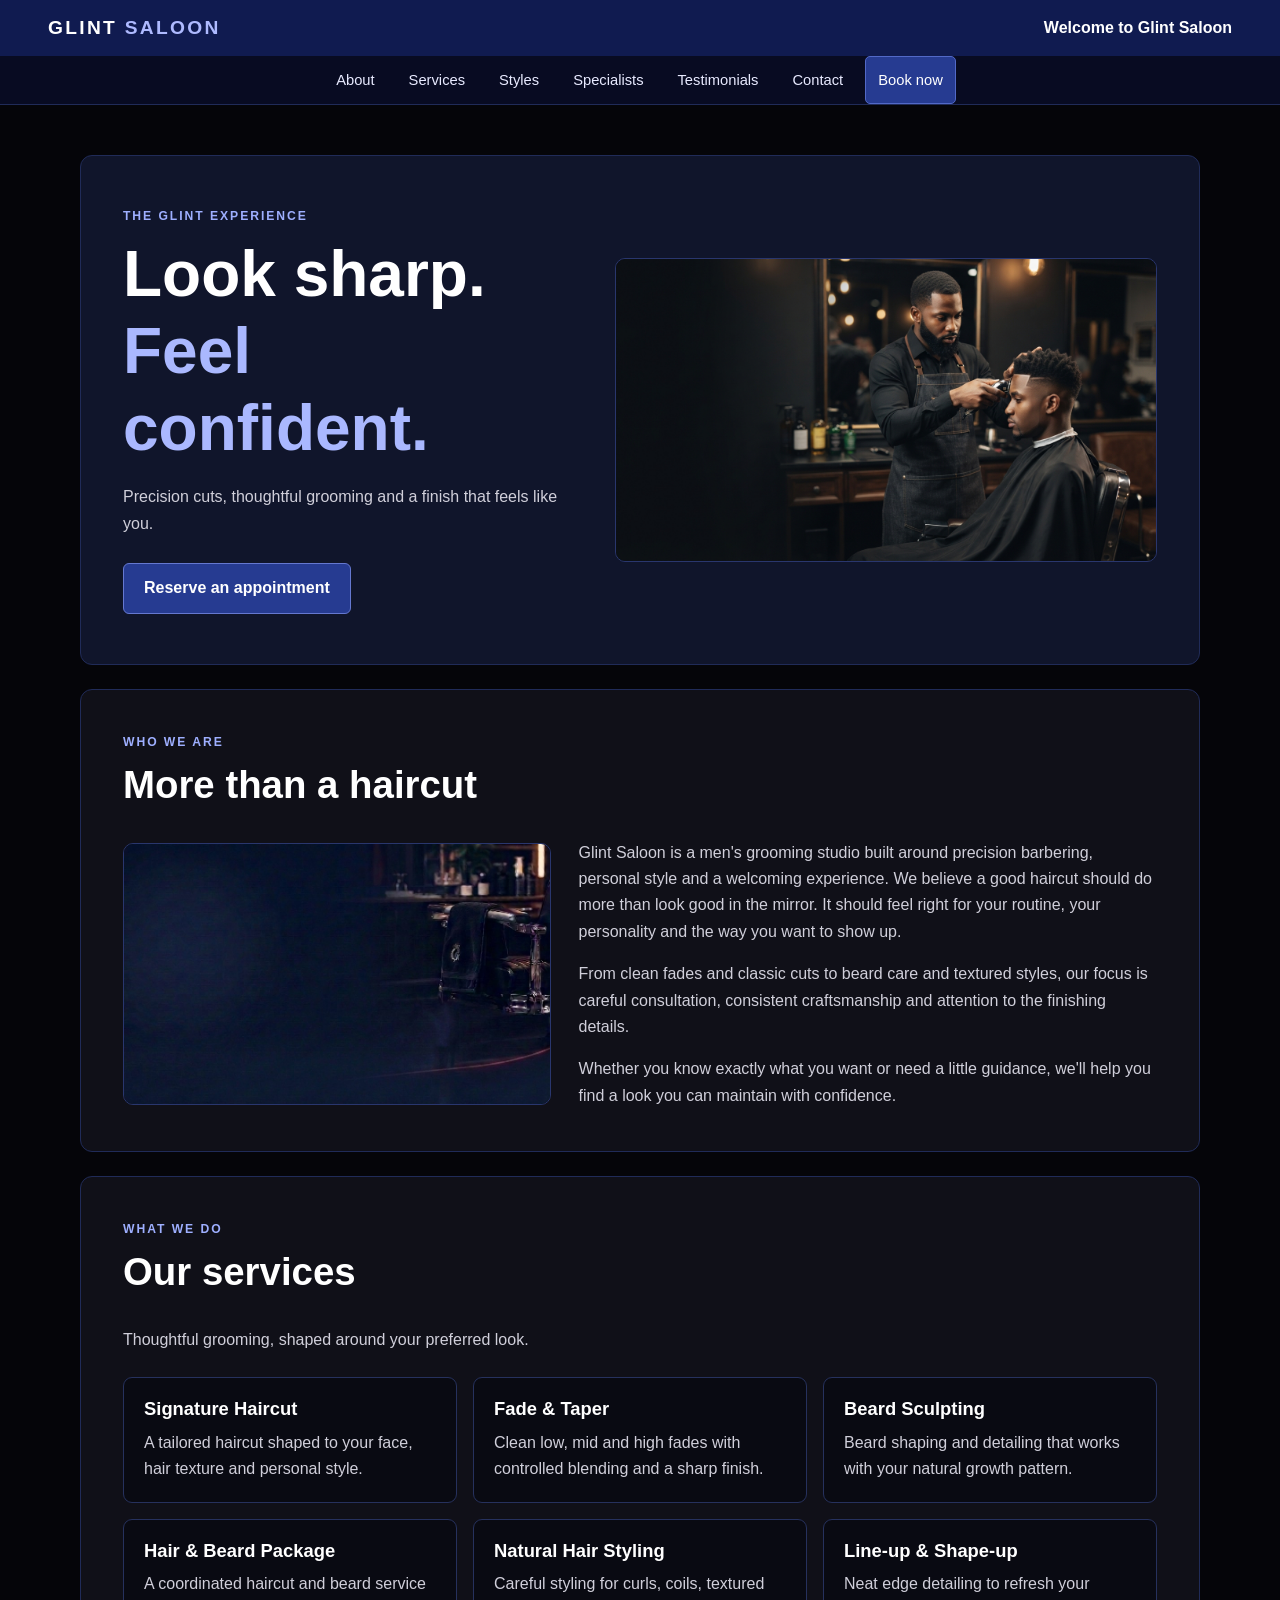
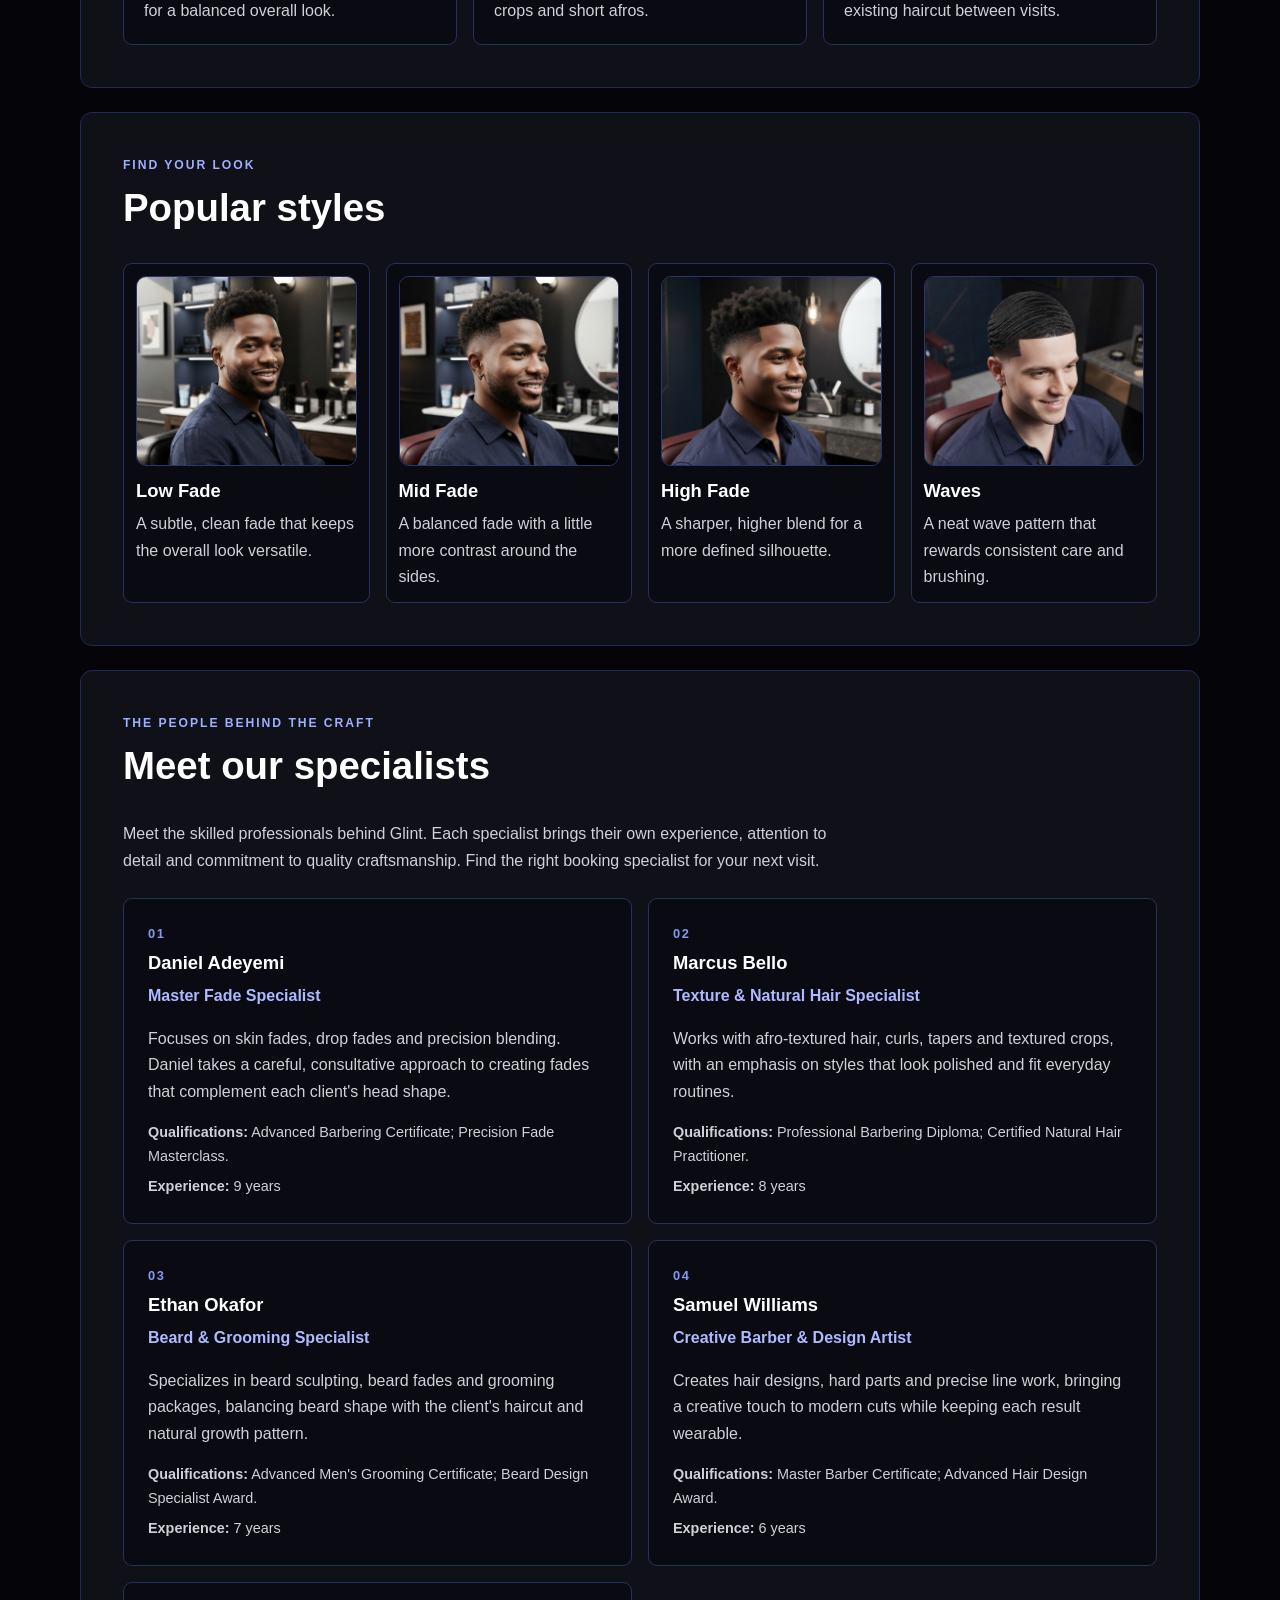
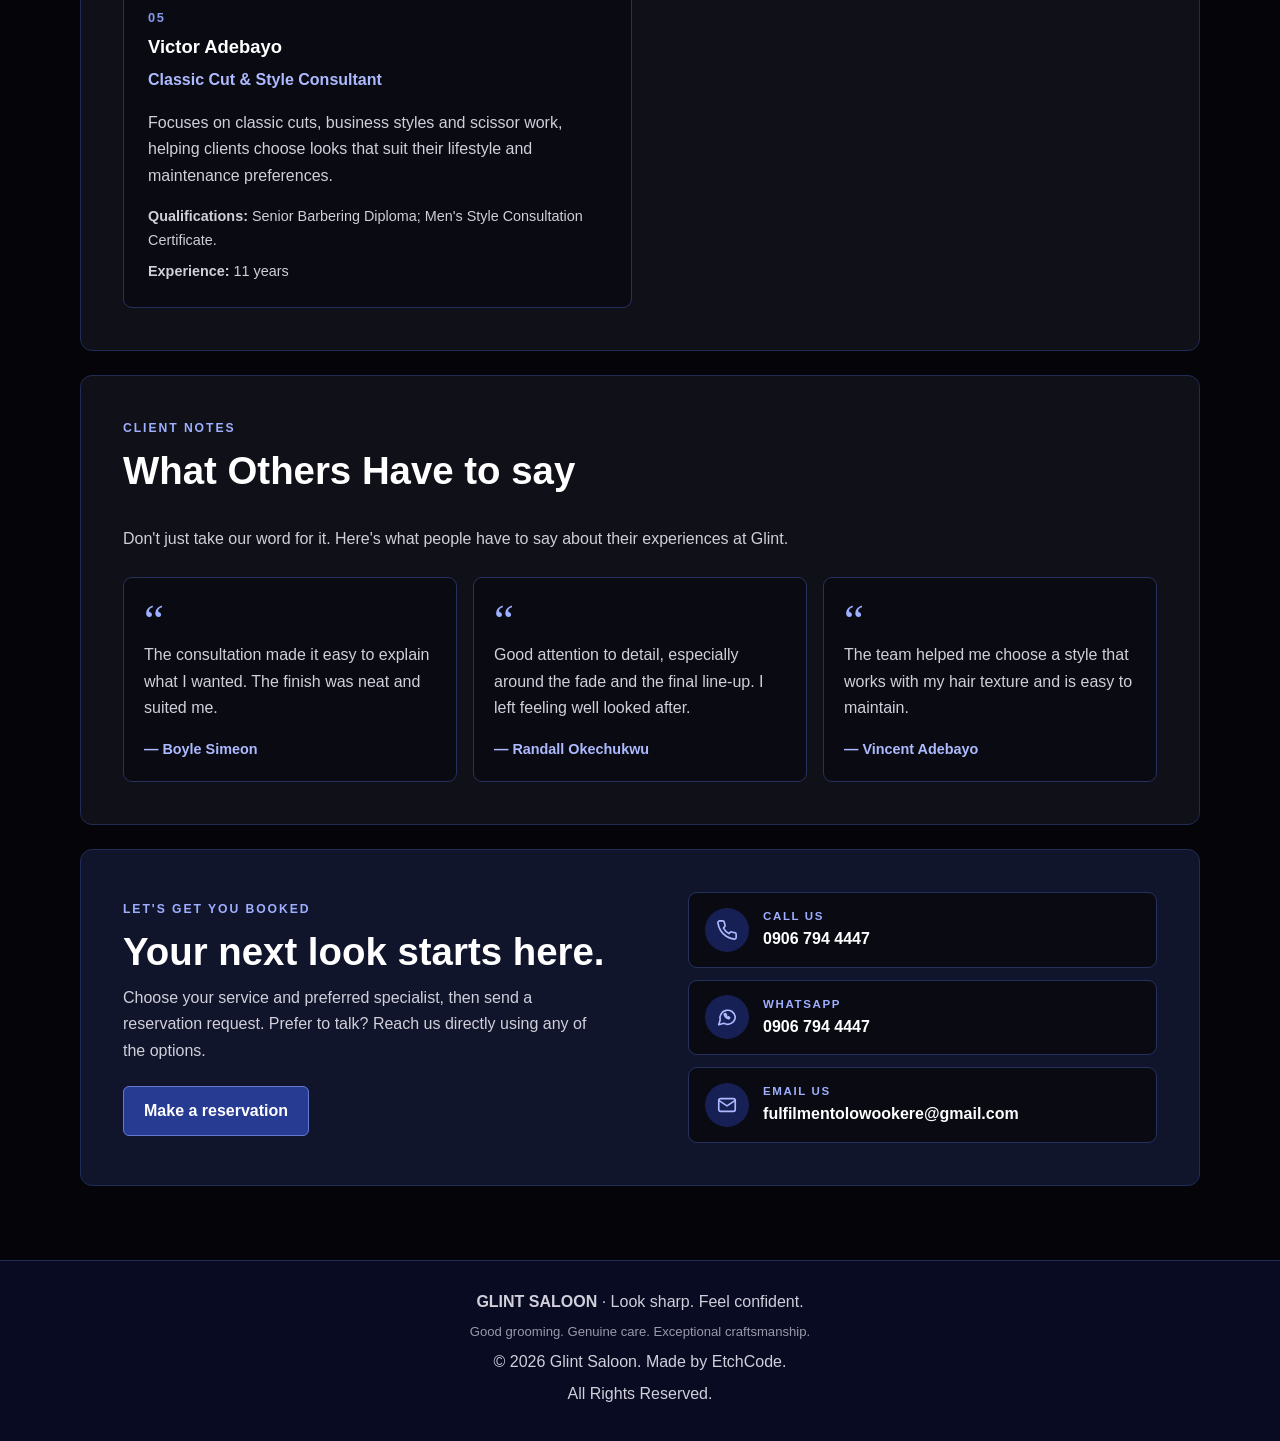
==== commit 59c94778: "Update index.html Adjusted links" ====
--- a/index.html
+++ b/index.html
@@ -6,7 +6,7 @@
   <meta name="author" content="Olowookere Fulfilment">
   <meta name="description" content="Glint Saloon offers precision haircuts, fades and men's grooming services.">
   <title>Glint Saloon | Look Sharp. Feel Confident.</title>
-  <link rel="stylesheet" href="main-by-claude.css">
+  <link rel="stylesheet" href="main.css">
 </head>
 <body>
   <header class="site-header">
@@ -22,7 +22,7 @@
         <li><a href="#specialists">Specialists</a></li>
         <li><a href="#testimonials">Testimonials</a></li>
         <li><a href="#contact">Contact</a></li>
-        <li><a class="nav-book" href="reservation-by-claude.html">Book now</a></li>
+        <li><a class="nav-book" href="reservation.html">Book now</a></li>
       </ul>
     </nav>
   </header>
--- a/main.css
+++ b/main.css
@@ -0,0 +1,909 @@
+/* ==================================================
+   ELEMENT SELECTORS
+   ================================================== */
+
+* {
+  box-sizing: border-box;
+}
+
+html {
+  scroll-behavior: smooth;
+  scroll-padding-top: 120px;
+}
+
+body {
+  margin: 0;
+  padding: 0;
+  background: #050509;
+  color: #f4f3f7;
+  font-family: Arial, Helvetica, sans-serif;
+  font-size: 1rem;
+  line-height: 1.65;
+}
+
+h1,
+h2,
+h3,
+p {
+  margin-top: 0;
+}
+
+h1,
+h2,
+h3 {
+  color: #ffffff;
+  line-height: 1.2;
+}
+
+h1 {
+  font-size: clamp(2.1rem, 5vw, 4.4rem);
+}
+
+h2 {
+  font-size: clamp(1.7rem, 3vw, 2.5rem);
+}
+
+h3 {
+  font-size: 1.15rem;
+}
+
+p {
+  color: #d0cfda;
+}
+
+a {
+  color: inherit;
+  text-decoration: none;
+}
+
+img {
+  display: block;
+  width: 100%;
+  max-width: 100%;
+  height: auto;
+}
+
+ul {
+  padding: 0;
+  margin: 0;
+}
+
+input,
+select,
+textarea,
+button {
+  font: inherit;
+}
+
+button,
+a,
+input,
+select,
+textarea {
+  -webkit-tap-highlight-color: transparent;
+}
+
+button:focus-visible,
+a:focus-visible,
+input:focus-visible,
+select:focus-visible,
+textarea:focus-visible {
+  outline: 2px solid #8b9dff;
+  outline-offset: 3px;
+}
+
+/* ==================================================
+   CLASS SELECTORS
+   ================================================== */
+
+.site-header {
+  position: sticky;
+  top: 0;
+  z-index: 10;
+  width: 100%;
+  background: #080b22;
+  border-bottom: 1px solid #202b58;
+}
+
+.welcome-bar {
+  display: flex;
+  align-items: center;
+  justify-content: space-between;
+  gap: 16px;
+  padding: 12px clamp(16px, 4vw, 48px);
+  background: #101b50;
+}
+
+.brand {
+  color: #ffffff;
+  font-size: 1.2rem;
+  font-weight: 800;
+  letter-spacing: 0.12em;
+}
+
+.brand span {
+  color: #aebaff;
+}
+
+.welcome-text {
+  margin: 0;
+  color: #ffffff;
+  font-weight: 600;
+  text-align: right;
+}
+
+.site-nav {
+  padding: 0 clamp(12px, 3vw, 40px);
+}
+
+.nav-list {
+  display: flex;
+  flex-wrap: wrap;
+  align-items: center;
+  justify-content: center;
+  gap: 4px 10px;
+  list-style: none;
+}
+
+.nav-list a {
+  display: block;
+  padding: 11px 12px;
+  color: #e8eaff;
+  font-size: 0.92rem;
+  border-radius: 5px;
+  transition: background-color 160ms ease, color 160ms ease;
+}
+
+.nav-list a:hover {
+  color: #ffffff;
+  background: #1c2b70;
+}
+
+.nav-list .nav-book {
+  color: #ffffff;
+  background: #263b91;
+  border: 1px solid #5269c7;
+}
+
+main {
+  width: min(1180px, 100%);
+  margin: 0 auto;
+  padding: 26px clamp(12px, 3vw, 30px) 50px;
+}
+
+.page-panel,
+.content-panel {
+  margin: 24px 0;
+  padding: clamp(20px, 4vw, 42px);
+  overflow: hidden;
+  background: #101018;
+  border: 1px solid #202b58;
+  border-radius: 12px;
+}
+
+.hero-panel {
+  display: grid;
+  grid-template-columns: minmax(0, 0.9fr) minmax(0, 1.1fr);
+  align-items: center;
+  gap: clamp(20px, 4vw, 48px);
+  background: #10152b;
+}
+
+.hero-copy {
+  padding: 8px 0;
+}
+
+.hero-copy h1 {
+  margin-bottom: 18px;
+}
+
+.hero-copy h1 span {
+  color: #aab8ff;
+}
+
+.hero-copy > p:not(.eyebrow) {
+  max-width: 460px;
+  margin-bottom: 26px;
+}
+
+.eyebrow {
+  margin-bottom: 10px;
+  color: #9eafff;
+  font-size: 0.76rem;
+  font-weight: 800;
+  letter-spacing: 0.16em;
+}
+
+.image-frame {
+  overflow: hidden;
+  background: #08080d;
+  border: 1px solid #29366d;
+  border-radius: 10px;
+}
+
+.image-frame img {
+  width: 100%;
+  height: 100%;
+  object-fit: cover;
+}
+
+.hero-image {
+  min-height: 300px;
+  max-height: 430px;
+}
+
+.hero-image img {
+  min-height: 300px;
+  max-height: 430px;
+}
+
+.button-link,
+.submit-button {
+  display: inline-flex;
+  align-items: center;
+  justify-content: center;
+  min-height: 46px;
+  padding: 11px 20px;
+  color: #ffffff;
+  font-weight: 700;
+  background: #263b91;
+  border: 1px solid #6578d0;
+  border-radius: 6px;
+  cursor: pointer;
+  transition: background-color 160ms ease, transform 160ms ease;
+}
+
+.button-link:hover,
+.submit-button:hover {
+  background: #344eae;
+  transform: translateY(-1px);
+}
+
+.section-heading {
+  margin-bottom: 24px;
+}
+
+.section-heading > p:last-child {
+  max-width: 720px;
+  margin-bottom: 0;
+}
+
+.about-layout {
+  display: grid;
+  grid-template-columns: minmax(0, 0.85fr) minmax(0, 1.15fr);
+  align-items: center;
+  gap: 28px;
+}
+
+.about-image {
+  min-height: 260px;
+  max-height: 360px;
+}
+
+.about-image img {
+  min-height: 260px;
+  max-height: 360px;
+}
+
+.about-copy p:last-child {
+  margin-bottom: 0;
+}
+
+.card-grid {
+  display: grid;
+  grid-template-columns: repeat(3, minmax(0, 1fr));
+  gap: 16px;
+}
+
+.info-card,
+.style-card {
+  min-width: 0;
+  padding: 20px;
+  background: #090a12;
+  border: 1px solid #26315d;
+  border-radius: 9px;
+  transition: transform 260ms ease, border-color 260ms ease, box-shadow 260ms ease;
+}
+
+.info-card p:last-child,
+.style-card p:last-child {
+  margin-bottom: 0;
+}
+
+.info-card h3,
+.style-card h3 {
+  margin-bottom: 9px;
+}
+
+.style-grid {
+  display: grid;
+  grid-template-columns: repeat(4, minmax(0, 1fr));
+  gap: 16px;
+}
+
+.style-card {
+  padding: 12px;
+}
+
+.style-image {
+  height: 190px;
+  margin-bottom: 14px;
+}
+
+.style-image img {
+  height: 100%;
+  object-fit: cover;
+}
+
+.specialist-grid {
+  grid-template-columns: repeat(2, minmax(0, 1fr));
+}
+
+.specialist-card {
+  position: relative;
+  padding: 24px;
+}
+
+.specialist-number {
+  margin-bottom: 8px;
+  color: #8799ed;
+  font-size: 0.8rem;
+  font-weight: 800;
+  letter-spacing: 0.12em;
+}
+
+.specialist-role {
+  color: #aebaff;
+  font-weight: 700;
+}
+
+.small-detail {
+  margin-bottom: 7px;
+  font-size: 0.9rem;
+}
+
+.testimonial-grid {
+  grid-template-columns: repeat(3, minmax(0, 1fr));
+}
+
+.quote-mark {
+  margin-bottom: 0;
+  color: #9eafff;
+  font-family: Georgia, serif;
+  font-size: 2.8rem;
+  line-height: 1;
+}
+
+.testimonial-name {
+  margin-top: 16px;
+  color: #aebaff;
+  font-size: 0.9rem;
+  font-weight: 700;
+}
+
+.contact-panel {
+  display: grid;
+  grid-template-columns: minmax(0, 1fr) minmax(0, 0.9fr);
+  align-items: center;
+  gap: clamp(20px, 4vw, 44px);
+  background: #10152b;
+}
+
+.contact-panel h2 {
+  margin-bottom: 10px;
+}
+
+.contact-copy > p:not(.eyebrow) {
+  max-width: 480px;
+  margin-bottom: 22px;
+}
+
+.contact-list {
+  display: grid;
+  gap: 12px;
+  margin: 0;
+  list-style: none;
+}
+
+.contact-link {
+  display: flex;
+  align-items: center;
+  gap: 14px;
+  padding: 14px 16px;
+  background: #090a12;
+  border: 1px solid #26315d;
+  border-radius: 9px;
+  transition: transform 200ms ease, border-color 200ms ease, background-color 200ms ease;
+}
+
+.contact-link:hover,
+.contact-link:focus-visible {
+  background: #0d1024;
+  border-color: #5269c7;
+  transform: translateX(4px);
+}
+
+.contact-icon {
+  display: grid;
+  flex: none;
+  place-items: center;
+  width: 44px;
+  height: 44px;
+  color: #aebaff;
+  background: #162055;
+  border-radius: 50%;
+  transition: background-color 200ms ease, color 200ms ease, transform 200ms ease;
+}
+
+.contact-link:hover .contact-icon,
+.contact-link:focus-visible .contact-icon {
+  color: #ffffff;
+  background: #263b91;
+  transform: scale(1.08);
+}
+
+.contact-text {
+  display: flex;
+  flex-direction: column;
+  min-width: 0;
+}
+
+.contact-label {
+  color: #9eafff;
+  font-size: 0.72rem;
+  font-weight: 800;
+  letter-spacing: 0.14em;
+  text-transform: uppercase;
+}
+
+.contact-value {
+  color: #ffffff;
+  font-weight: 600;
+  overflow-wrap: anywhere;
+}
+
+.site-footer {
+  padding: 28px 16px;
+  text-align: center;
+  background: #080b22;
+  border-top: 1px solid #202b58;
+}
+
+.site-footer p {
+  margin-bottom: 6px;
+}
+
+.site-footer a {
+  color: #aebaff;
+  text-decoration: underline;
+}
+
+.footer-note,
+.form-note {
+  color: #9999aa;
+  font-size: 0.82rem;
+}
+
+.reservation-main {
+  max-width: 900px;
+}
+
+.reservation-panel {
+  margin-top: 28px;
+}
+
+.reservation-panel .section-heading {
+  max-width: 680px;
+}
+
+.booking-form {
+  margin-top: 28px;
+}
+
+.form-grid {
+  display: grid;
+  grid-template-columns: repeat(2, minmax(0, 1fr));
+  gap: 18px;
+}
+
+.form-field {
+  display: flex;
+  flex-direction: column;
+  min-width: 0;
+  gap: 7px;
+}
+
+.form-field label {
+  color: #f0efff;
+  font-size: 0.92rem;
+  font-weight: 700;
+}
+
+.form-field input,
+.form-field select,
+.form-field textarea {
+  width: 100%;
+  min-width: 0;
+  padding: 12px 13px;
+  color: #f4f3f7;
+  background: #080a16;
+  border: 1px solid #35416f;
+  border-radius: 6px;
+}
+
+.form-field input::placeholder,
+.form-field textarea::placeholder {
+  color: #85869a;
+}
+
+.form-field select option {
+  color: #ffffff;
+  background: #080a16;
+}
+
+.form-field textarea {
+  resize: vertical;
+}
+
+.form-field-wide {
+  grid-column: 1 / -1;
+}
+
+.submit-button {
+  margin-top: 22px;
+}
+
+.form-note {
+  margin-top: 14px;
+  max-width: 650px;
+}
+
+/* ==================================================
+   ID SELECTORS
+   ================================================== */
+
+#about,
+#services,
+#styles,
+#specialists,
+#testimonials,
+#contact {
+  scroll-margin-top: 125px;
+}
+
+/* ==================================================
+   RESPONSIVE MEDIA QUERIES
+   ================================================== */
+
+@media (max-width: 900px) {
+  .style-grid {
+    grid-template-columns: repeat(2, minmax(0, 1fr));
+  }
+
+  .card-grid,
+  .testimonial-grid {
+    grid-template-columns: repeat(2, minmax(0, 1fr));
+  }
+
+  .hero-panel,
+  .about-layout,
+  .contact-panel {
+    grid-template-columns: 1fr;
+  }
+
+  .hero-image {
+    min-height: 260px;
+  }
+}
+
+@media (max-width: 600px) {
+  html {
+    scroll-padding-top: 155px;
+  }
+
+  .welcome-bar {
+    align-items: flex-start;
+    flex-direction: column;
+    gap: 3px;
+    padding: 11px 16px;
+  }
+
+  .welcome-text {
+    text-align: left;
+    font-size: 0.9rem;
+  }
+
+  .site-nav {
+    padding: 4px 10px 8px;
+  }
+
+  .nav-list {
+    justify-content: flex-start;
+    gap: 2px 4px;
+  }
+
+  .nav-list a {
+    padding: 8px 9px;
+    font-size: 0.82rem;
+  }
+
+  main {
+    padding: 12px 12px 32px;
+  }
+
+  .page-panel,
+  .content-panel {
+    margin: 14px 0;
+    padding: 20px 16px;
+    border-radius: 9px;
+  }
+
+  .hero-panel {
+    gap: 20px;
+  }
+
+  .hero-image,
+  .hero-image img {
+    min-height: 210px;
+    max-height: 280px;
+  }
+
+  .style-grid,
+  .card-grid,
+  .specialist-grid,
+  .testimonial-grid,
+  .form-grid {
+    grid-template-columns: 1fr;
+  }
+
+  .style-image {
+    height: 220px;
+  }
+
+  .contact-panel {
+    grid-template-columns: 1fr;
+  }
+
+  .contact-link {
+    padding: 12px;
+  }
+
+  .form-field-wide {
+    grid-column: auto;
+  }
+
+  .submit-button,
+  .button-link {
+    width: 100%;
+  }
+}
+
+@media (max-width: 360px) {
+  body {
+    font-size: 0.94rem;
+  }
+
+  .brand {
+    font-size: 1.05rem;
+  }
+
+  .nav-list a {
+    padding: 7px;
+    font-size: 0.76rem;
+  }
+
+  .info-card,
+  .specialist-card {
+    padding: 16px;
+  }
+}
+
+/* ==================================================
+   ANIMATIONS (pure CSS, no JavaScript)
+   ================================================== */
+
+@keyframes fade-up {
+  from { opacity: 0; transform: translateY(18px); }
+  to   { opacity: 1; transform: translateY(0); }
+}
+
+@keyframes fade-down {
+  from { opacity: 0; transform: translateY(-14px); }
+  to   { opacity: 1; transform: translateY(0); }
+}
+
+@keyframes fade-in-scale {
+  from { opacity: 0; transform: scale(0.97); }
+  to   { opacity: 1; transform: scale(1); }
+}
+
+@keyframes slide-in-left {
+  from { opacity: 0; transform: translateX(-36px); }
+  to   { opacity: 1; transform: translateX(0); }
+}
+
+@keyframes slide-in-right {
+  from { opacity: 0; transform: translateX(36px); }
+  to   { opacity: 1; transform: translateX(0); }
+}
+
+@keyframes soft-pulse {
+  0%, 100% { box-shadow: 0 0 0 0 rgba(101, 120, 208, 0); }
+  50%      { box-shadow: 0 0 0 6px rgba(101, 120, 208, 0.18); }
+}
+
+/* Page load: header, then hero content one piece at a time */
+.site-header {
+  animation: fade-down 600ms ease-out backwards;
+}
+
+.hero-copy .eyebrow {
+  animation: slide-in-left 700ms ease-out 150ms backwards;
+}
+
+.hero-copy h1 {
+  animation: slide-in-left 700ms ease-out 280ms backwards;
+}
+
+.hero-copy > p:not(.eyebrow) {
+  animation: slide-in-left 700ms ease-out 420ms backwards;
+}
+
+.hero-copy .button-link {
+  animation: slide-in-left 700ms ease-out 560ms backwards;
+}
+
+.hero-image {
+  animation: slide-in-right 900ms ease-out 250ms backwards;
+}
+
+/* Nav links slide in one after another */
+.nav-list li {
+  animation: slide-in-left 500ms ease-out backwards;
+}
+
+.nav-list li:nth-child(1) { animation-delay: 300ms; }
+.nav-list li:nth-child(2) { animation-delay: 370ms; }
+.nav-list li:nth-child(3) { animation-delay: 440ms; }
+.nav-list li:nth-child(4) { animation-delay: 510ms; }
+.nav-list li:nth-child(5) { animation-delay: 580ms; }
+.nav-list li:nth-child(6) { animation-delay: 650ms; }
+.nav-list li:nth-child(7) { animation-delay: 720ms; }
+
+/* Hover and focus feedback */
+.nav-list a {
+  position: relative;
+}
+
+.nav-list a:not(.nav-book)::after {
+  position: absolute;
+  right: 12px;
+  bottom: 6px;
+  left: 12px;
+  height: 2px;
+  content: "";
+  background: #aebaff;
+  border-radius: 2px;
+  transform: scaleX(0);
+  transform-origin: left;
+  transition: transform 220ms ease;
+}
+
+.nav-list a:not(.nav-book):hover::after,
+.nav-list a:not(.nav-book):focus-visible::after {
+  transform: scaleX(1);
+}
+
+.nav-list .nav-book {
+  animation: soft-pulse 3.2s ease-in-out 1.5s infinite;
+}
+
+.button-link:active,
+.submit-button:active {
+  transform: translateY(0);
+}
+
+.info-card:hover,
+.style-card:hover {
+  border-color: #4a5fb8;
+  box-shadow: 0 10px 26px rgba(8, 12, 40, 0.55);
+  transform: translateY(-4px);
+}
+
+.image-frame img {
+  transition: transform 700ms ease;
+}
+
+.hero-image:hover img,
+.about-image:hover img,
+.style-card:hover .style-image img {
+  transform: scale(1.04);
+}
+
+.brand {
+  transition: opacity 200ms ease;
+}
+
+.brand:hover {
+  opacity: 0.8;
+}
+
+.form-field input,
+.form-field select,
+.form-field textarea {
+  transition: border-color 200ms ease, box-shadow 200ms ease;
+}
+
+.form-field input:focus,
+.form-field select:focus,
+.form-field textarea:focus {
+  border-color: #6578d0;
+  box-shadow: 0 0 0 3px rgba(101, 120, 208, 0.2);
+  outline: none;
+}
+
+/* Slide-in on scroll (pure CSS, no JavaScript)
+   Words slide in from the left; backgrounds, images, cards and forms from the right.
+   Each slide finishes after a short, fixed scroll distance (about 100px), so tall
+   sections and elements near the end of the page still land in their place.
+   Browsers without scroll-driven animation simply show everything. */
+@supports (animation-timeline: view()) {
+  /* Words: from the left */
+  .content-panel .eyebrow,
+  .content-panel h1,
+  .content-panel h2,
+  .section-heading > p,
+  .about-copy > p,
+  .contact-copy > * {
+    animation: slide-in-left linear backwards;
+    animation-timeline: view();
+    animation-range: entry 0px entry 100px;
+  }
+
+  /* Backgrounds, images, cards and forms: from the right */
+  .content-panel,
+  .about-image,
+  .card-grid > *,
+  .style-grid > *,
+  .contact-list > *,
+  .booking-form .form-field,
+  .booking-form .submit-button {
+    animation: slide-in-right linear backwards;
+    animation-timeline: view();
+    animation-range: entry 0px entry 100px;
+  }
+
+  /* Gentle stagger */
+  .card-grid > *:nth-child(3n + 2),
+  .style-grid > *:nth-child(even),
+  .contact-list > *:nth-child(2),
+  .booking-form .form-field:nth-child(even) {
+    animation-range: entry 15px entry 115px;
+  }
+
+  .card-grid > *:nth-child(3n),
+  .contact-list > *:nth-child(3),
+  .booking-form .submit-button {
+    animation-range: entry 30px entry 130px;
+  }
+}
+
+/* Stops slides from the right causing sideways scrolling on phones */
+body {
+  overflow-x: clip;
+}
+
+/* Respect people who prefer less motion */
+@media (prefers-reduced-motion: reduce) {
+  html {
+    scroll-behavior: auto;
+  }
+
+  *,
+  *::before,
+  *::after {
+    animation: none !important;
+    transition: none !important;
+  }
+   }
+   
